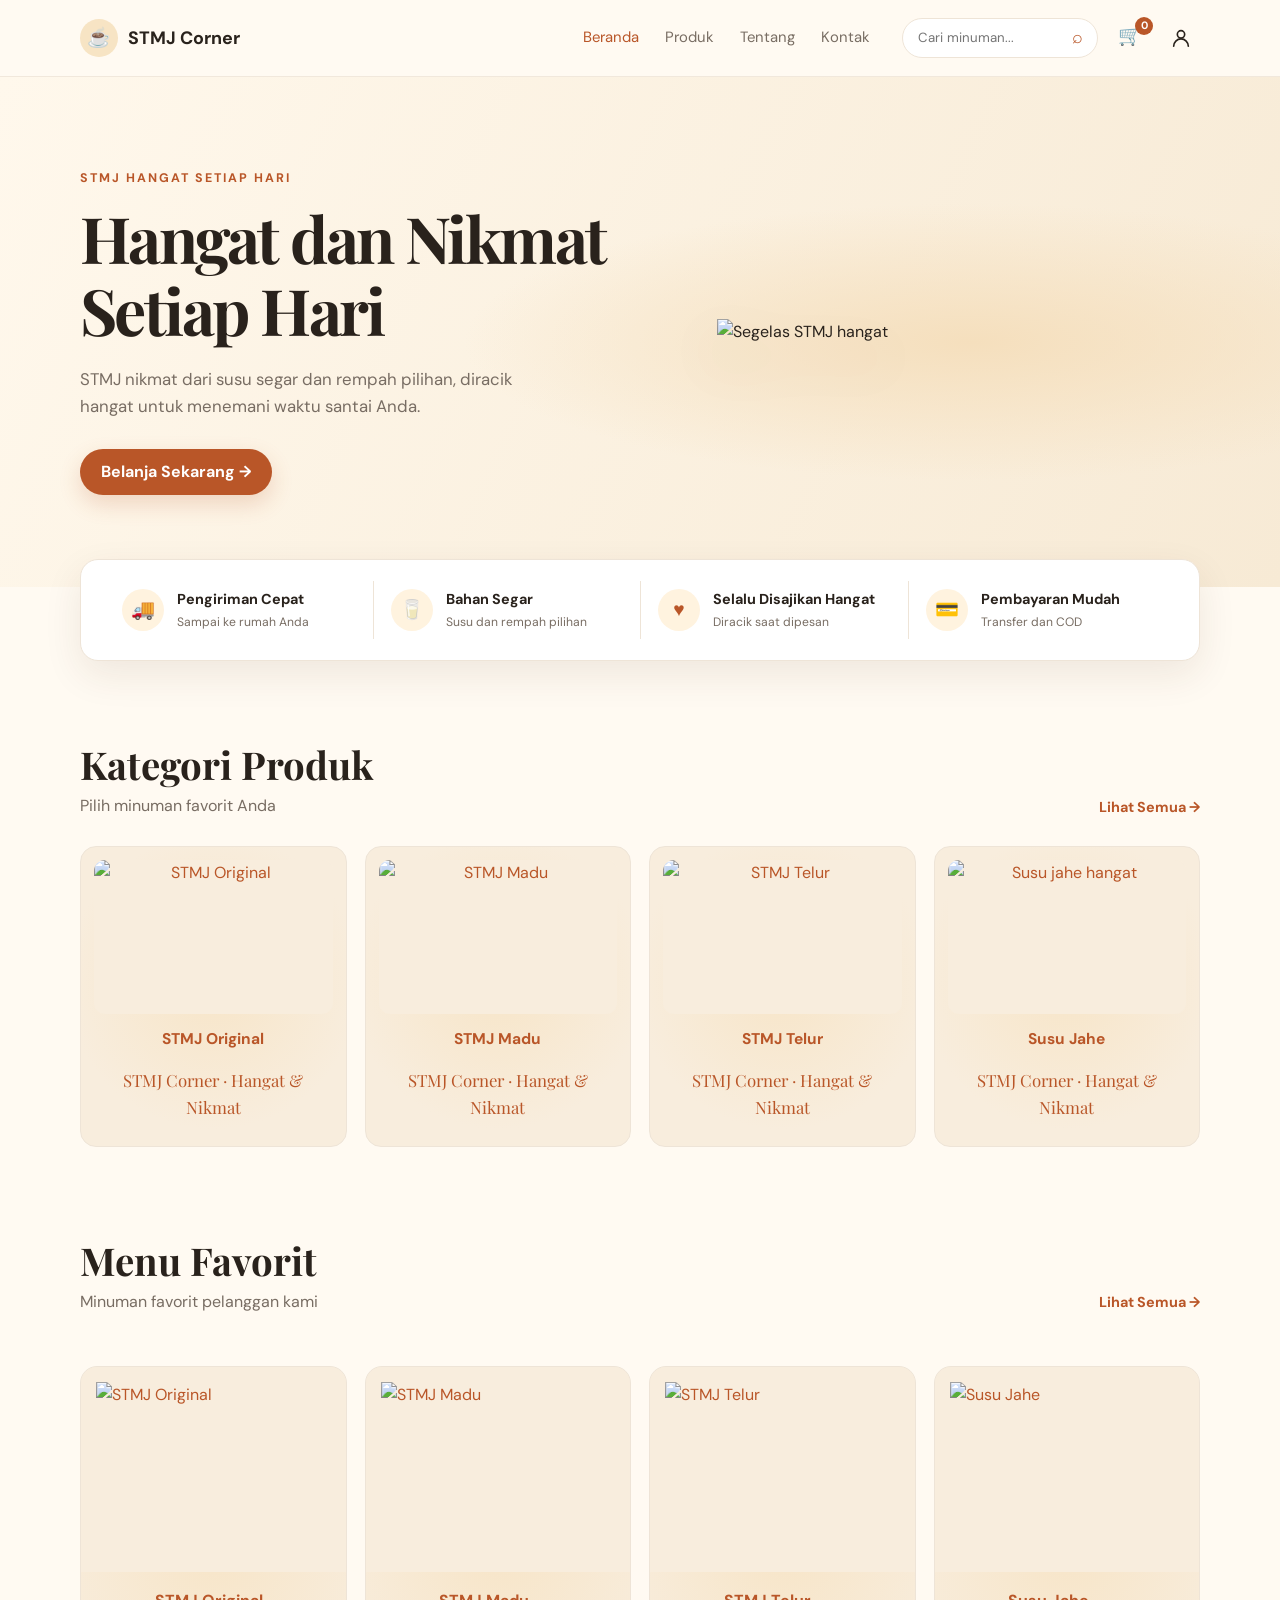
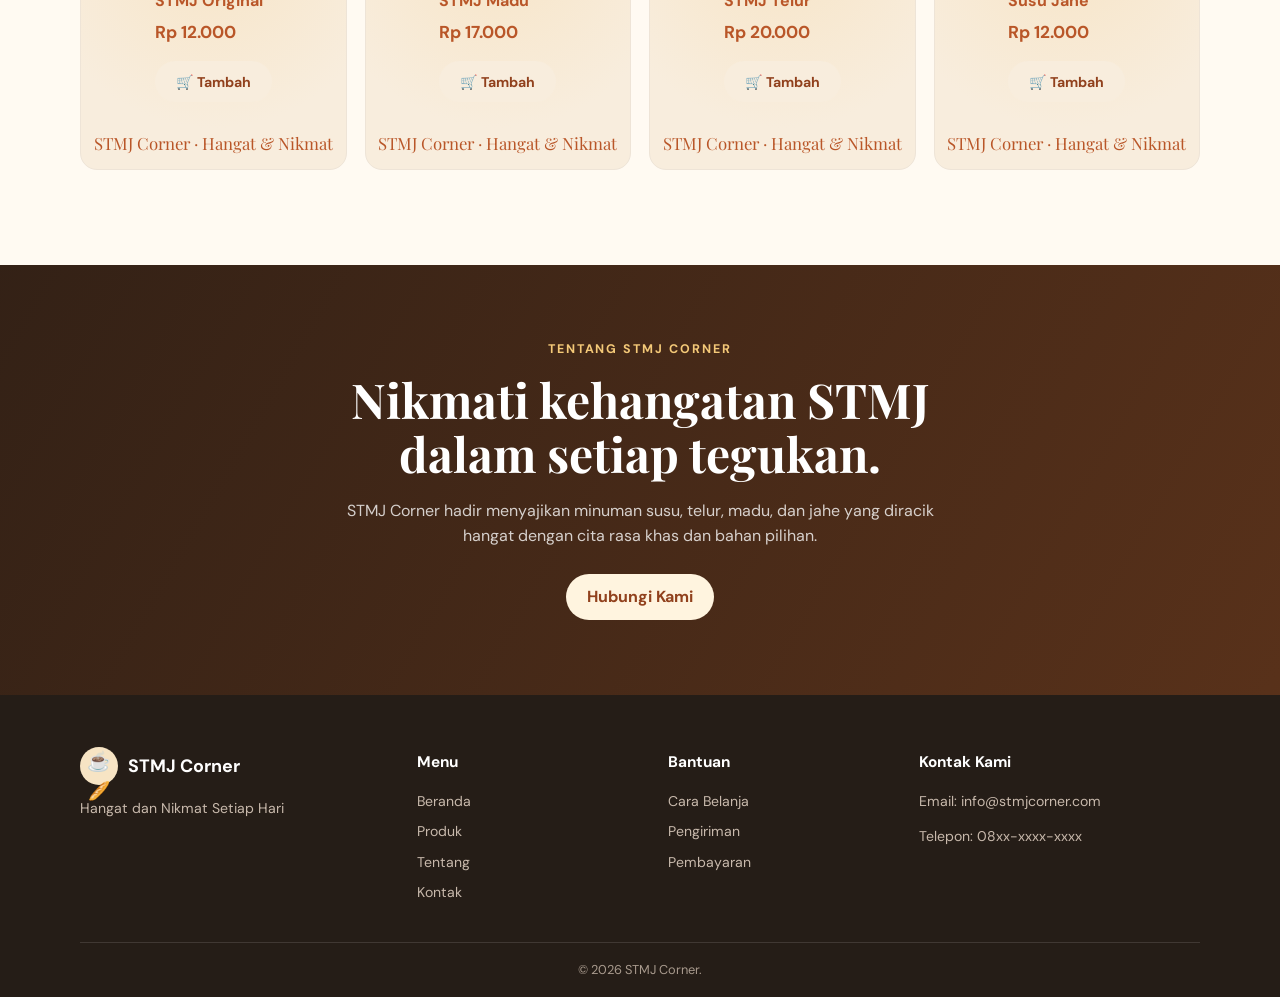
==== index.html @ 2e4de3e0 "perubahan" ====
<!DOCTYPE html>
<html lang="id">
<head>
    <meta charset="UTF-8">
    <meta name="viewport" content="width=device-width, initial-scale=1.0">

    <title>STMJ Corner - Minuman Hangat Pilihan</title>

    <link rel="stylesheet" href="style.css">
</head>
<body>

    <!-- Navbar -->
    <header class="navbar">
        <div class="container navbar-content">

            <a href="#" class="logo">
                <span class="logo-icon"></span>
                STMJ Corner
            </a>

            <button class="menu-toggle" type="button" aria-label="Buka menu" aria-expanded="false" aria-controls="primary-nav">
                <span></span>
                <span></span>
                <span></span>
            </button>

            <nav class="nav-menu" id="primary-nav">
                <a href="#beranda" class="active">Beranda</a>
                <a href="#produk">Produk</a>
                <a href="#tentang">Tentang</a>
                <a href="#kontak">Kontak</a>
            </nav>

            <div class="nav-actions">
                <form class="search-box" role="search" action="#produk">
                    <input
                        type="search"
                        name="q"
                        id="product-search"
                        placeholder="Cari minuman..."
                        aria-label="Cari minuman"
                    >
                    <button type="submit" aria-label="Cari">⌕</button>
                </form>

                <a href="#produk" class="nav-icon cart-link" aria-label="Keranjang, 0 item">
                    🛒<span class="cart-count" aria-live="polite">0</span>
                </a>

                
                <a href="#kontak" class="account-icon" aria-label="Kontak">
                    <svg
                        width="22"
                        height="22"
                        viewBox="0 0 24 24"
                        fill="none"
                        stroke="currentColor"
                        stroke-width="1.8"
                        stroke-linecap="round"
                        stroke-linejoin="round"
                        aria-hidden="true"
                    >
                        <circle cx="12" cy="8" r="4"></circle>
                        <path d="M4 21a8 8 0 0 1 16 0"></path>
                    </svg>
                </a>

            </div>

        </div>
    </header>

    <main>
        <!-- Banner utama -->
        <section class="hero" id="beranda">
            <div class="container hero-content">

                <div class="hero-text">
                    <p class="eyebrow">STMJ Hangat Setiap Hari</p>

                    <h1>Hangat dan Nikmat Setiap Hari</h1>

                    <p class="hero-description">
                        STMJ nikmat dari susu segar dan rempah pilihan,
                        diracik hangat untuk menemani waktu santai Anda.
                    </p>

                    <a href="#produk" class="btn btn-primary">
                        Belanja Sekarang →
                    </a>
                </div>

                <div class="hero-image">
                    <img
                        src="images/banner-stmj.png"
                        alt="Segelas STMJ hangat"
                        fetchpriority="high"
                    >
                </div>

            </div>
        </section>

        <!-- Keunggulan toko -->
        <section class="features">
            <div class="container features-grid">

                <div class="feature-item">
                    <span class="feature-icon">🚚</span>
                    <div>
                        <h3>Pengiriman Cepat</h3>
                        <p>Sampai ke rumah Anda</p>
                    </div>
                </div>

                <div class="feature-item">
                    <span class="feature-icon">🥛</span>
                    <div>
                        <h3>Bahan Segar</h3>
                        <p>Susu dan rempah pilihan</p>
                    </div>
                </div>

                <div class="feature-item">
                    <span class="feature-icon">♥</span>
                    <div>
                        <h3>Selalu Disajikan Hangat</h3>
                        <p>Diracik saat dipesan</p>
                    </div>
                </div>

                <div class="feature-item">
                    <span class="feature-icon">💳</span>
                    <div>
                        <h3>Pembayaran Mudah</h3>
                        <p>Transfer dan COD</p>
                    </div>
                </div>

            </div>
        </section>

        <!-- Kategori produk -->
        <section class="section container" id="kategori">
            <div class="section-heading">
                <div>
                    <h2>Kategori Produk</h2>
                    <p>Pilih minuman favorit Anda</p>
                </div>

                <a href="#produk" class="text-link">Lihat Semua →</a>
            </div>

            <div class="category-grid">

                <a href="#produk" class="category-card" data-category="original">
                    <img
                        src="images/stmj-original.png"
                        alt="STMJ Original"
                        loading="lazy"
                    >
                    <h3>STMJ Original</h3>
                </a>

                <a href="#produk" class="category-card" data-category="madu">
                    <img
                        src="images/stmj-madu.png"
                        alt="STMJ Madu"
                        loading="lazy"
                    >
                    <h3>STMJ Madu</h3>
                </a>

                <a href="#produk" class="category-card" data-category="telur">
                    <img
                        src="images/stmj-telur.png"
                        alt="STMJ Telur"
                        loading="lazy"
                    >
                    <h3>STMJ Telur</h3>
                </a>

                <a href="#produk" class="category-card" data-category="jahe">
                    <img
                        src="images/susu-jahe.png"
                        alt="Susu jahe hangat"
                        loading="lazy"
                    >
                    <h3>Susu Jahe</h3>
                </a>

            </div>
        </section>

        <!-- Produk terlaris -->
        <section class="section container" id="produk">
            <div class="section-heading">
                <div>
                    <h2>Menu Favorit</h2>
                    <p>Minuman favorit pelanggan kami</p>
                </div>

                <a href="#produk" class="text-link">Lihat Semua →</a>
            </div>

            <p class="search-status" id="search-status" aria-live="polite"></p>

            <div class="product-grid" id="product-grid">

                <article class="product-card" data-product="original">
                    <img
                        src="images/stmj-original.png"
                        alt="STMJ Original"
                        loading="lazy"
                    >

                    <div class="product-info">
                        <h3>STMJ Original</h3>
                        <p class="price">Rp 12.000</p>
                        <button type="button" class="btn btn-product" data-add-to-cart data-name="STMJ Original">
                            🛒 Tambah
                        </button>
                    </div>
                </article>

                <article class="product-card" data-product="madu">
                    <img
                        src="images/stmj-madu.png"
                        alt="STMJ Madu"
                        loading="lazy"
                    >

                    <div class="product-info">
                        <h3>STMJ Madu</h3>
                        <p class="price">Rp 17.000</p>
                        <button type="button" class="btn btn-product" data-add-to-cart data-name="STMJ Madu">
                            🛒 Tambah
                        </button>
                    </div>
                </article>

                <article class="product-card" data-product="telur">
                    <img
                        src="images/stmj-telur.png"
                        alt="STMJ Telur"
                        loading="lazy"
                    >

                    <div class="product-info">
                        <h3>STMJ Telur</h3>
                        <p class="price">Rp 20.000</p>
                        <button type="button" class="btn btn-product" data-add-to-cart data-name="STMJ Telur">
                            🛒 Tambah
                        </button>
                    </div>
                </article>

                <article class="product-card" data-product="jahe">
                    <img
                        src="images/susu-jahe.png"
                        alt="Susu Jahe"
                        loading="lazy"
                    >

                    <div class="product-info">
                        <h3>Susu Jahe</h3>
                        <p class="price">Rp 12.000</p>
                        <button type="button" class="btn btn-product" data-add-to-cart data-name="Susu Jahe">
                            🛒 Tambah
                        </button>
                    </div>
                </article>

            </div>
        </section>

        <!-- Tentang toko -->
        <section class="about" id="tentang">
            <div class="container about-content">
                <p class="eyebrow">Tentang STMJ Corner</p>

                <h2>Nikmati kehangatan STMJ dalam setiap tegukan.</h2>

                <p>
                    STMJ Corner hadir menyajikan minuman susu, telur, madu, dan jahe
                    yang diracik hangat dengan cita rasa khas dan bahan pilihan.
                </p>

                <a href="#kontak" class="btn btn-light">
                    Hubungi Kami
                </a>
            </div>
        </section>
    </main>

    <!-- Footer -->
    <footer class="footer" id="kontak">
        <div class="container footer-grid">

            <div class="footer-brand">
                <a href="#beranda" class="logo">
                    <span class="logo-icon">🥖</span>
                    STMJ Corner
                </a>
                <p>Hangat dan Nikmat Setiap Hari</p>
            </div>

            <div>
                <h3>Menu</h3>
                <a href="#beranda">Beranda</a>
                <a href="#produk">Produk</a>
                <a href="#tentang">Tentang</a>
                <a href="#kontak">Kontak</a>
            </div>

            <div>
                <h3>Bantuan</h3>
                <a href="#kontak">Cara Belanja</a>
                <a href="#kontak">Pengiriman</a>
                <a href="#kontak">Pembayaran</a>
            </div>

            <div>
                <h3>Kontak Kami</h3>
                <p>Email: info@stmjcorner.com</p>
                <p>Telepon: 08xx-xxxx-xxxx</p>
            </div>

        </div>

        <div class="container copyright">
            <p>&copy; 2026 STMJ Corner.</p>
        </div>
    </footer>

    <!-- Notifikasi STMJ Corner -->

    <div id="toast" class="toast" role="status" aria-live="polite">
        <div class="toast-icon">✓</div>

        <div class="toast-content">
            <strong id="toast-title">Berhasil!</strong>
            <p id="toast-message">Minuman ditambahkan ke keranjang.</p>
        </div>

        <button id="toast-close" class="toast-close" type="button"
            aria-label="Tutup notifikasi">&times;</button>
    </div>

    <script src="script.js"></script>

</body>
</html>
---- style.css ----
@import url('https://fonts.googleapis.com/css2?family=DM+Sans:wght@400;500;600;700&family=Playfair+Display:wght@600;700&display=swap');

:root {
  --ink: #29221c;
  --muted: #786d63;
  --cream: #fffaf2;
  --paper: #fff;
  --orange: #b95628;
  --orange-dark: #91411d;
  --gold: #e6b866;
  --line: #eee4d7;
  --shadow: 0 14px 38px rgba(75, 48, 25, .09);
}

* { box-sizing: border-box; }
html { scroll-behavior: smooth; scroll-padding-top: 88px; }
body { margin: 0; color: var(--ink); background: var(--cream); font-family: 'DM Sans', sans-serif; line-height: 1.6; }
img { display: block; max-width: 100%; }
a { color: inherit; text-decoration: none; }
button, input { font: inherit; }
.container { width: min(1120px, calc(100% - 40px)); margin-inline: auto; }

.navbar { position: sticky; top: 0; z-index: 20; background: rgba(255,250,242,.94); border-bottom: 1px solid rgba(238,228,215,.8); backdrop-filter: blur(14px); }
.navbar-content { min-height: 76px; display: flex; align-items: center; gap: 32px; }
.logo { display: inline-flex; align-items: center; gap: 10px; font-weight: 700; font-size: 1.12rem; white-space: nowrap; }
.logo-icon { display: grid; place-items: center; width: 38px; height: 38px; border-radius: 50%; background: #f7e4c4; color: var(--orange); }
.logo-icon::before { content: '☕'; font-size: 19px; }
.nav-menu { display: flex; align-items: center; gap: 26px; margin-left: auto; }
.nav-menu a { color: var(--muted); font-size: .93rem; transition: color .2s; }
.nav-menu a:hover, .nav-menu a.active { color: var(--orange); }
.nav-actions { display: flex; align-items: center; gap: 13px; }
.search-box { display: flex; height: 40px; overflow: hidden; border: 1px solid var(--line); border-radius: 999px; background: #fff; }
.search-box input { width: 154px; padding: 0 0 0 15px; border: 0; outline: 0; background: transparent; font-size: .83rem; }
.search-box button { width: 40px; border: 0; background: transparent; color: var(--orange); cursor: pointer; font-size: 1.15rem; }
.cart-link, .account-icon { position: relative; display: grid; place-items: center; width: 38px; height: 38px; border-radius: 50%; color: var(--ink); font-size: 1.2rem; }
.cart-link:hover, .account-icon:hover { background: #f7e4c4; }
.cart-count { position: absolute; top: -2px; right: -4px; display: grid; place-items: center; min-width: 18px; height: 18px; padding: 0 4px; border-radius: 99px; background: var(--orange); color: #fff; font-size: .67rem; font-weight: 700; }
.menu-toggle { display: none; }

.hero { overflow: hidden; background: radial-gradient(ellipse at 76% 52%, #f5dfbd 0, transparent 37%), linear-gradient(115deg,#fff8ec,#f7ead5); }
.hero-content { min-height: 510px; display: grid; grid-template-columns: 1.02fr .98fr; align-items: center; gap: 48px; padding-block: 56px; }
.eyebrow { margin: 0 0 13px; color: var(--orange); font-size: .78rem; font-weight: 700; letter-spacing: .16em; text-transform: uppercase; }
h1, h2, h3, p { margin-top: 0; }
h1, h2 { font-family: 'Playfair Display', Georgia, serif; line-height: 1.12; }
h1 { max-width: 560px; margin-bottom: 20px; font-size: clamp(2.7rem, 5vw, 4.35rem); letter-spacing: -.04em; }
.hero-description { max-width: 485px; margin-bottom: 29px; color: var(--muted); font-size: 1.05rem; }
.btn { display: inline-flex; align-items: center; justify-content: center; gap: 9px; min-height: 46px; padding: 0 21px; border: 0; border-radius: 999px; font-weight: 700; cursor: pointer; transition: transform .2s, background .2s, box-shadow .2s; }
.btn:hover { transform: translateY(-2px); }
.btn-primary { background: var(--orange); color: #fff; box-shadow: 0 9px 22px rgba(185,86,40,.2); }
.btn-primary:hover, .btn-product:hover { background: var(--orange-dark); }
.hero-image { display: grid; place-items: center; min-height: 360px; }
.hero-image img { width: min(100%, 440px); max-height: 410px; object-fit: contain; filter: drop-shadow(0 24px 25px rgba(82,48,19,.16)); }

.features { position: relative; z-index: 2; margin-top: -28px; }
.features-grid { display: grid; grid-template-columns: repeat(4, 1fr); padding: 21px 24px; border: 1px solid var(--line); border-radius: 18px; background: var(--paper); box-shadow: var(--shadow); }
.feature-item { display: flex; align-items: center; gap: 13px; padding: 7px 17px; }
.feature-item + .feature-item { border-left: 1px solid var(--line); }
.feature-icon { display: grid; place-items: center; flex: 0 0 42px; width: 42px; height: 42px; border-radius: 50%; background: #fff3df; color: var(--orange); font-size: 1.2rem; }
.feature-item h3 { margin: 0 0 2px; font-size: .9rem; }
.feature-item p { margin: 0; color: var(--muted); font-size: .76rem; }

.section { padding-block: 82px 10px; }
.section-heading { display: flex; align-items: end; justify-content: space-between; gap: 20px; margin-bottom: 27px; }
.section-heading h2 { margin-bottom: 7px; font-size: clamp(1.8rem, 3vw, 2.45rem); }
.section-heading p { margin: 0; color: var(--muted); }
.text-link { color: var(--orange); font-size: .9rem; font-weight: 700; white-space: nowrap; }
.text-link:hover { color: var(--orange-dark); }
.category-grid { display: grid; grid-template-columns: repeat(4, 1fr); gap: 18px; }
.category-card { overflow: hidden; padding: 13px; border: 1px solid var(--line); border-radius: 16px; background: var(--paper); text-align: center; transition: transform .22s, box-shadow .22s, border-color .22s; }
.category-card:hover, .category-card.selected { transform: translateY(-4px); border-color: #e8bd7b; box-shadow: var(--shadow); }
.category-card img { width: 100%; height: 154px; border-radius: 11px; background: #f8eddd; object-fit: contain; }
.category-card h3 { margin: 13px 0 3px; font-size: .97rem; }
.search-status { min-height: 20px; margin: -9px 0 14px; color: var(--muted); font-size: .88rem; }
.search-status button { padding: 0; border: 0; background: transparent; font: inherit; font-weight: 700; cursor: pointer; }
.product-grid { display: grid; grid-template-columns: repeat(4, 1fr); gap: 18px; }
.product-card { overflow: hidden; border: 1px solid var(--line); border-radius: 17px; background: var(--paper); transition: transform .22s, box-shadow .22s; }
.product-card:hover { transform: translateY(-5px); box-shadow: var(--shadow); }
.product-card[hidden] { display: none; }
.product-card > img { width: 100%; height: 205px; padding: 15px; background: #f8eddd; object-fit: contain; }
.image-unavailable { display: grid; place-items: center; min-height: 155px; background: radial-gradient(circle at 50% 45%, #f7e5c8, #f8eddd 70%); color: var(--orange); }
.image-unavailable::after { content: 'STMJ Corner  ·  Hangat & Nikmat'; padding: 12px; font-family: 'Playfair Display', Georgia, serif; font-size: 1.05rem; text-align: center; }
.hero-image.image-unavailable { min-height: 300px; border-radius: 50%; }
.hero-image.image-unavailable::after { font-size: 1.5rem; }
.product-info { padding: 16px; }
.product-info h3 { margin-bottom: 5px; font-size: 1rem; }
.price { margin: 0 0 15px; color: var(--orange); font-size: 1.08rem; font-weight: 700; }
.btn-product { width: 100%; min-height: 41px; background: #f8eddd; color: var(--orange-dark); font-size: .88rem; }
.btn-product:hover { color: #fff; }

.about { margin-top: 85px; padding: 75px 20px; background: linear-gradient(120deg,rgba(48,31,21,.91),rgba(89,48,25,.84)), #55371f; color: #fff; text-align: center; }
.about-content { max-width: 700px; }
.about .eyebrow { color: #f4c978; }
.about h2 { margin-bottom: 17px; font-size: clamp(2rem, 4vw, 3rem); }
.about p:not(.eyebrow) { max-width: 600px; margin: 0 auto 25px; color: rgba(255,255,255,.78); }
.btn-light { background: #fff4df; color: var(--orange-dark); }
.footer { padding-top: 52px; background: #251d17; color: #fff; }
.footer-grid { display: grid; grid-template-columns: 1.4fr 1fr 1fr 1.3fr; gap: 35px; padding-bottom: 38px; }
.footer .logo { margin-bottom: 12px; }
.footer p, .footer a:not(.logo) { color: #c8b9ac; font-size: .88rem; }
.footer-grid > div:not(:first-child) { display: flex; flex-direction: column; align-items: flex-start; gap: 8px; }
.footer h3 { margin: 3px 0 7px; font-size: .96rem; }
.footer-grid p { margin-bottom: 5px; }
.copyright { padding-block: 17px; border-top: 1px solid rgba(255,255,255,.12); text-align: center; }
.copyright p { margin: 0; color: #a99b8e; font-size: .8rem; }
.toast { position: fixed; right: 24px; bottom: 24px; z-index: 50; display: flex; align-items: center; gap: 12px; width: min(370px, calc(100% - 32px)); padding: 15px; border: 1px solid var(--line); border-radius: 14px; background: #fff; box-shadow: 0 15px 45px rgba(0,0,0,.16); opacity: 0; pointer-events: none; transform: translateY(16px); transition: .25s ease; }
.toast.show { opacity: 1; pointer-events: auto; transform: translateY(0); }
.toast-icon { display: grid; place-items: center; flex: 0 0 34px; height: 34px; border-radius: 50%; background: #e8f5e9; color: #32834a; font-weight: 700; }
.toast-content strong { font-size: .9rem; }
.toast-content p { margin: 1px 0 0; color: var(--muted); font-size: .82rem; }
.toast-close { margin-left: auto; border: 0; background: transparent; color: var(--muted); font-size: 1.3rem; cursor: pointer; }
.no-results { grid-column: 1 / -1; padding: 30px; border: 1px dashed var(--line); border-radius: 14px; color: var(--muted); text-align: center; }

@media (max-width: 900px) {
  .navbar-content { gap: 17px; }
  .nav-menu { gap: 15px; }
  .search-box input { width: 120px; }
  .features-grid { grid-template-columns: repeat(2, 1fr); }
  .feature-item:nth-child(3) { border-left: 0; }
  .feature-item:nth-child(n+3) { border-top: 1px solid var(--line); }
  .category-grid, .product-grid { grid-template-columns: repeat(2, 1fr); }
}
@media (max-width: 680px) {
  .container { width: min(100% - 30px, 520px); }
  .navbar-content { min-height: 68px; flex-wrap: wrap; justify-content: space-between; }
  .menu-toggle { display: flex; flex-direction: column; justify-content: center; gap: 5px; order: 2; width: 40px; height: 40px; padding: 9px; border: 1px solid var(--line); border-radius: 50%; background: #fff; cursor: pointer; }
  .menu-toggle span { height: 2px; width: 100%; border-radius: 2px; background: var(--ink); }
  .nav-actions { order: 3; gap: 5px; }
  .search-box { height: 36px; }
  .search-box input { width: clamp(100px, 34vw, 170px); }
  .cart-link, .account-icon { width: 34px; height: 34px; }
  .nav-menu { display: none; order: 4; width: 100%; margin: 0; padding: 7px 0 15px; flex-direction: column; align-items: stretch; gap: 0; }
  .nav-menu.open { display: flex; }
  .nav-menu a { padding: 10px 5px; border-top: 1px solid var(--line); }
  .hero-content { min-height: auto; grid-template-columns: 1fr; gap: 10px; padding-block: 54px 35px; text-align: center; }
  .hero-text { order: 1; }
  .hero-description { margin-inline: auto; }
  .hero-image { order: 2; min-height: 230px; }
  .hero-image img { max-height: 270px; }
  .features { margin-top: -12px; }
  .features-grid { padding: 12px 8px; }
  .feature-item { gap: 9px; padding: 10px 7px; }
  .feature-icon { flex-basis: 35px; width: 35px; height: 35px; font-size: 1rem; }
  .feature-item h3 { font-size: .78rem; }
  .feature-item p { font-size: .68rem; }
  .section { padding-top: 58px; }
  .category-grid, .product-grid { gap: 12px; }
  .category-card { padding: 9px; }
  .category-card img { height: 120px; }
  .product-card > img { height: 155px; }
  .product-info { padding: 12px; }
  .product-info h3 { font-size: .9rem; }
  .about { margin-top: 62px; padding-block: 60px; }
  .footer-grid { grid-template-columns: repeat(2, 1fr); gap: 27px 18px; }
}
@media (prefers-reduced-motion: reduce) { *, *::before, *::after { scroll-behavior: auto !important; transition-duration: .01ms !important; } }
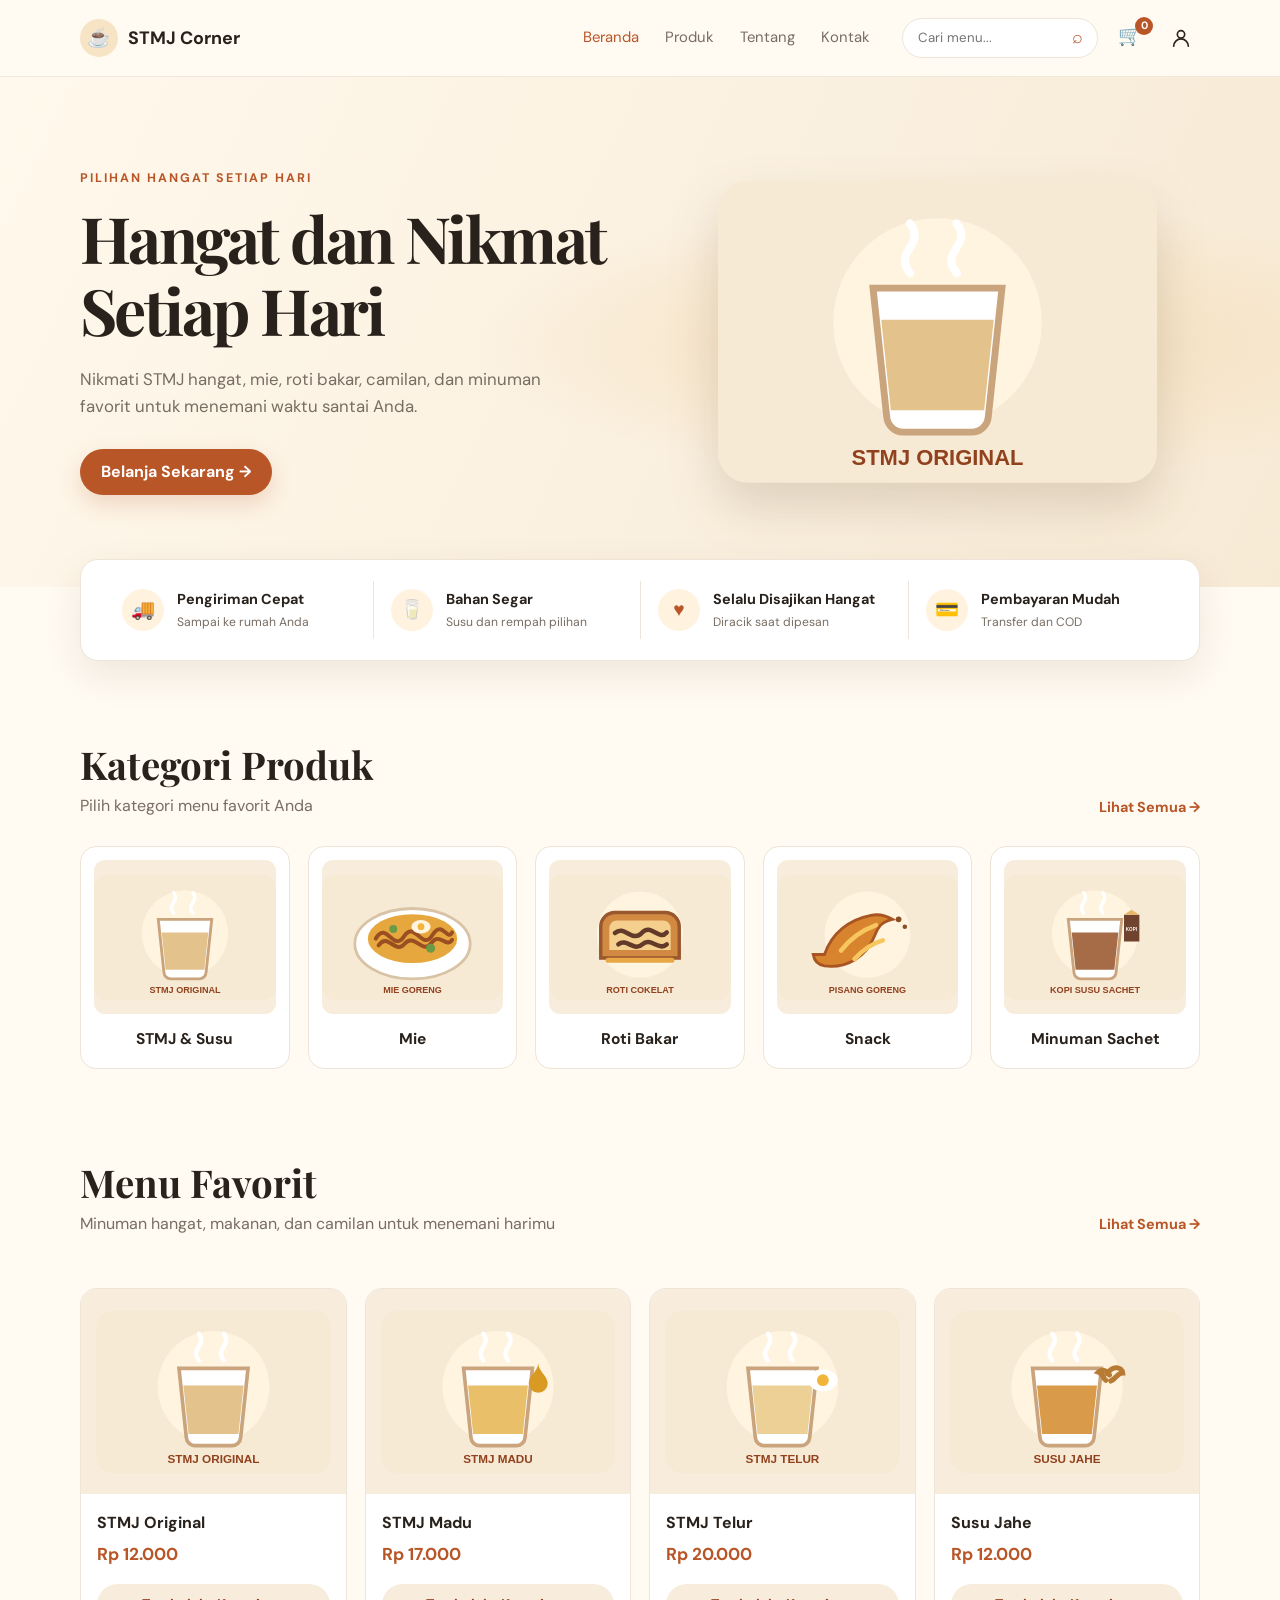
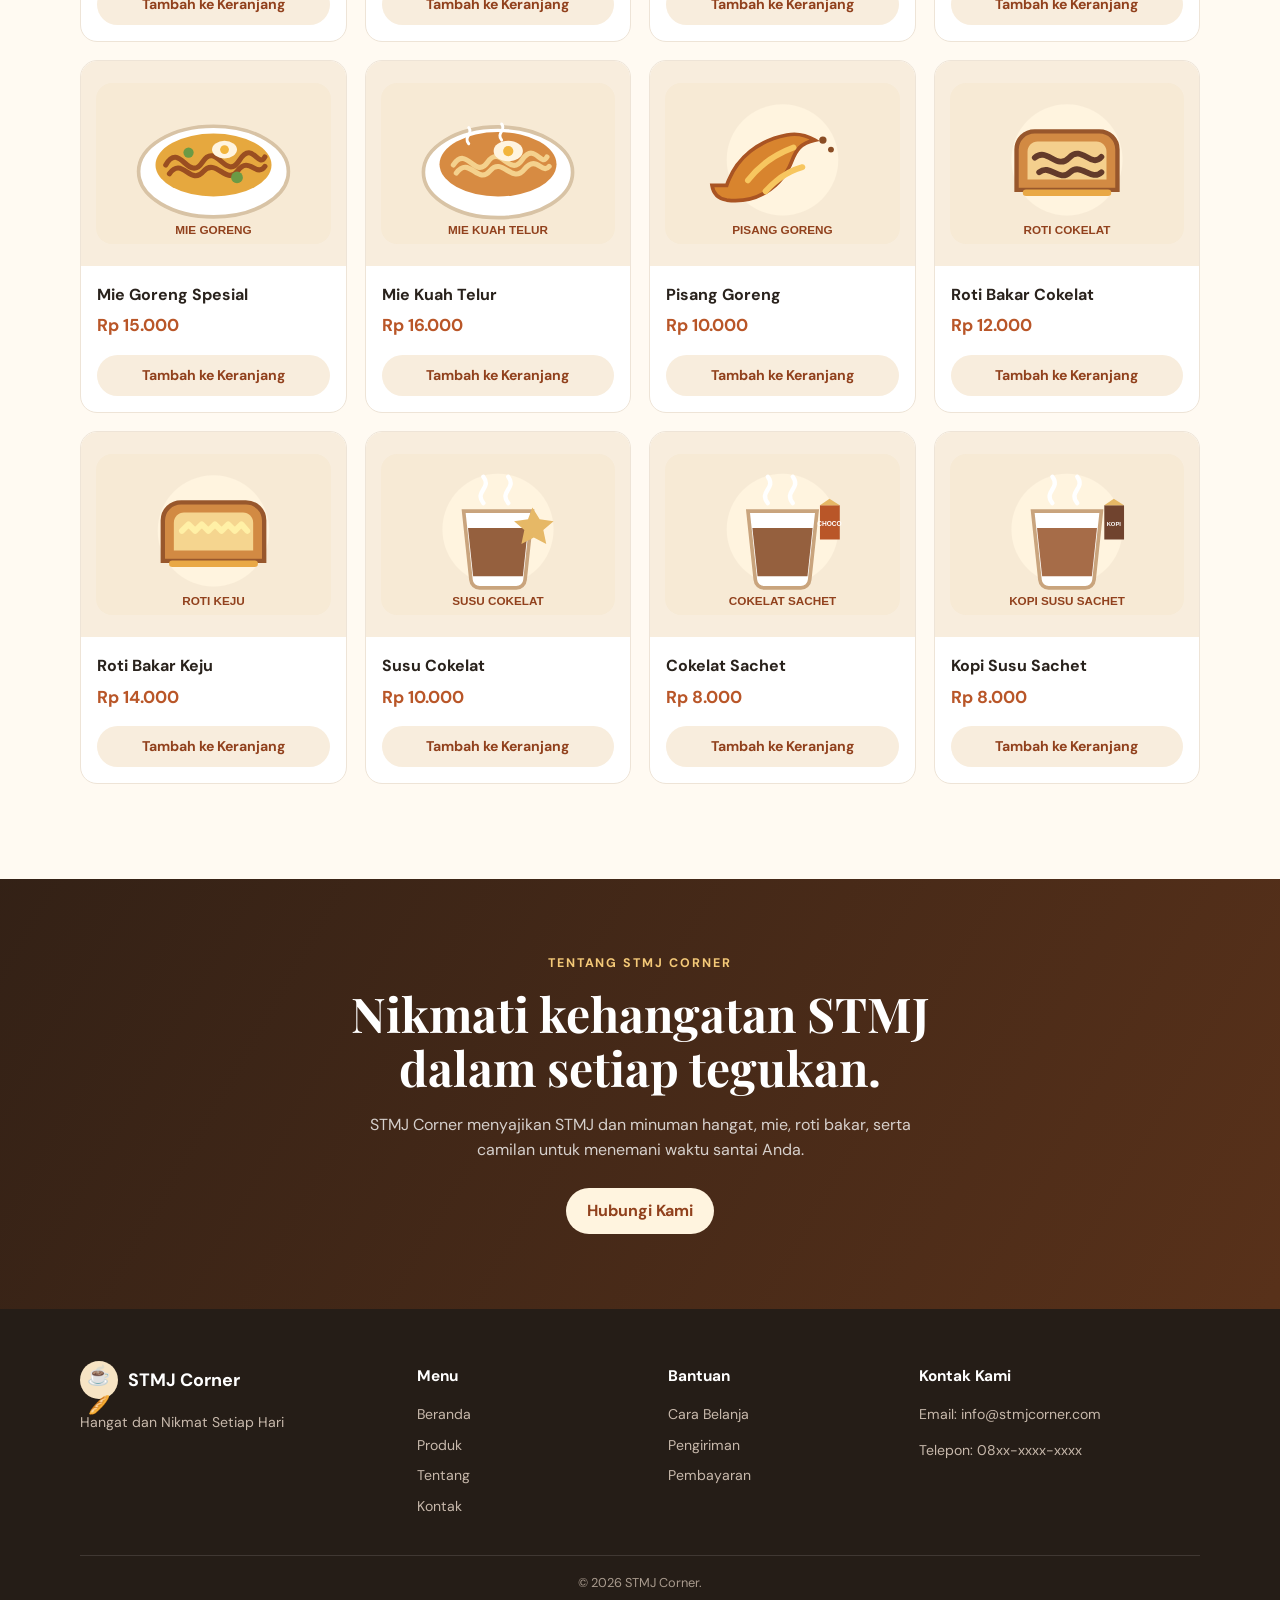
==== commit 62fc7fe7: "rombak new" ====
--- a/index.html
+++ b/index.html
@@ -38,8 +38,8 @@
                         type="search"
                         name="q"
                         id="product-search"
-                        placeholder="Cari minuman..."
-                        aria-label="Cari minuman"
+                        placeholder="Cari menu..."
+                        aria-label="Cari menu"
                     >
                     <button type="submit" aria-label="Cari">⌕</button>
                 </form>
@@ -77,13 +77,13 @@
             <div class="container hero-content">
 
                 <div class="hero-text">
-                    <p class="eyebrow">STMJ Hangat Setiap Hari</p>
+                    <p class="eyebrow">Pilihan Hangat Setiap Hari</p>
 
                     <h1>Hangat dan Nikmat Setiap Hari</h1>
 
                     <p class="hero-description">
-                        STMJ nikmat dari susu segar dan rempah pilihan,
-                        diracik hangat untuk menemani waktu santai Anda.
+                        Nikmati STMJ hangat, mie, roti bakar, camilan, dan minuman favorit
+                        untuk menemani waktu santai Anda.
                     </p>
 
                     <a href="#produk" class="btn btn-primary">
@@ -93,7 +93,7 @@
 
                 <div class="hero-image">
                     <img
-                        src="images/banner-stmj.png"
+                        src="images/stmj-original.svg"
                         alt="Segelas STMJ hangat"
                         fetchpriority="high"
                     >
@@ -146,50 +146,33 @@
             <div class="section-heading">
                 <div>
                     <h2>Kategori Produk</h2>
-                    <p>Pilih minuman favorit Anda</p>
+                    <p>Pilih kategori menu favorit Anda</p>
                 </div>
 
                 <a href="#produk" class="text-link">Lihat Semua →</a>
             </div>
 
             <div class="category-grid">
-
-                <a href="#produk" class="category-card" data-category="original">
-                    <img
-                        src="images/stmj-original.png"
-                        alt="STMJ Original"
-                        loading="lazy"
-                    >
-                    <h3>STMJ Original</h3>
-                </a>
-
-                <a href="#produk" class="category-card" data-category="madu">
-                    <img
-                        src="images/stmj-madu.png"
-                        alt="STMJ Madu"
-                        loading="lazy"
-                    >
-                    <h3>STMJ Madu</h3>
-                </a>
-
-                <a href="#produk" class="category-card" data-category="telur">
-                    <img
-                        src="images/stmj-telur.png"
-                        alt="STMJ Telur"
-                        loading="lazy"
-                    >
-                    <h3>STMJ Telur</h3>
-                </a>
-
-                <a href="#produk" class="category-card" data-category="jahe">
-                    <img
-                        src="images/susu-jahe.png"
-                        alt="Susu jahe hangat"
-                        loading="lazy"
-                    >
-                    <h3>Susu Jahe</h3>
-                </a>
-
+                <a href="#produk" class="category-card" data-category="stmj" aria-pressed="false">
+                    <img src="images/stmj-original.svg" alt="Segelas STMJ hangat" loading="lazy">
+                    <h3>STMJ &amp; Susu</h3>
+                </a>
+                <a href="#produk" class="category-card" data-category="mie" aria-pressed="false">
+                    <img src="images/mie-goreng.svg" alt="Semangkuk mie goreng" loading="lazy">
+                    <h3>Mie</h3>
+                </a>
+                <a href="#produk" class="category-card" data-category="roti" aria-pressed="false">
+                    <img src="images/roti-cokelat.svg" alt="Roti bakar cokelat" loading="lazy">
+                    <h3>Roti Bakar</h3>
+                </a>
+                <a href="#produk" class="category-card" data-category="snack" aria-pressed="false">
+                    <img src="images/pisang-goreng.svg" alt="Pisang goreng" loading="lazy">
+                    <h3>Snack</h3>
+                </a>
+                <a href="#produk" class="category-card" data-category="sachet" aria-pressed="false">
+                    <img src="images/kopi-sachet.svg" alt="Kopi susu sachet hangat" loading="lazy">
+                    <h3>Minuman Sachet</h3>
+                </a>
             </div>
         </section>
 
@@ -198,7 +181,7 @@
             <div class="section-heading">
                 <div>
                     <h2>Menu Favorit</h2>
-                    <p>Minuman favorit pelanggan kami</p>
+                    <p>Minuman hangat, makanan, dan camilan untuk menemani harimu</p>
                 </div>
 
                 <a href="#produk" class="text-link">Lihat Semua →</a>
@@ -208,9 +191,9 @@
 
             <div class="product-grid" id="product-grid">
 
-                <article class="product-card" data-product="original">
+                <article class="product-card" data-product="stmj-original" data-category="stmj">
                     <img
-                        src="images/stmj-original.png"
+                        src="images/stmj-original.svg"
                         alt="STMJ Original"
                         loading="lazy"
                     >
@@ -224,9 +207,9 @@
                     </div>
                 </article>
 
-                <article class="product-card" data-product="madu">
+                <article class="product-card" data-product="stmj-madu" data-category="stmj">
                     <img
-                        src="images/stmj-madu.png"
+                        src="images/stmj-madu.svg"
                         alt="STMJ Madu"
                         loading="lazy"
                     >
@@ -240,9 +223,9 @@
                     </div>
                 </article>
 
-                <article class="product-card" data-product="telur">
+                <article class="product-card" data-product="stmj-telur" data-category="stmj">
                     <img
-                        src="images/stmj-telur.png"
+                        src="images/stmj-telur.svg"
                         alt="STMJ Telur"
                         loading="lazy"
                     >
@@ -256,9 +239,9 @@
                     </div>
                 </article>
 
-                <article class="product-card" data-product="jahe">
+                <article class="product-card" data-product="susu-jahe" data-category="stmj">
                     <img
-                        src="images/susu-jahe.png"
+                        src="images/susu-jahe.svg"
                         alt="Susu Jahe"
                         loading="lazy"
                     >
@@ -272,6 +255,78 @@
                     </div>
                 </article>
 
+                <article class="product-card" data-product="mie-goreng" data-category="mie">
+                    <img src="images/mie-goreng.svg" alt="Semangkuk mie goreng spesial" loading="lazy">
+                    <div class="product-info">
+                        <h3>Mie Goreng Spesial</h3>
+                        <p class="price">Rp 15.000</p>
+                        <button type="button" class="btn btn-product" data-add-to-cart data-name="Mie Goreng Spesial">Tambah ke Keranjang</button>
+                    </div>
+                </article>
+
+                <article class="product-card" data-product="mie-kuah" data-category="mie">
+                    <img src="images/mie-kuah.svg" alt="Semangkuk mie kuah telur" loading="lazy">
+                    <div class="product-info">
+                        <h3>Mie Kuah Telur</h3>
+                        <p class="price">Rp 16.000</p>
+                        <button type="button" class="btn btn-product" data-add-to-cart data-name="Mie Kuah Telur">Tambah ke Keranjang</button>
+                    </div>
+                </article>
+
+                <article class="product-card" data-product="pisang-goreng" data-category="snack">
+                    <img src="images/pisang-goreng.svg" alt="Pisang goreng hangat" loading="lazy">
+                    <div class="product-info">
+                        <h3>Pisang Goreng</h3>
+                        <p class="price">Rp 10.000</p>
+                        <button type="button" class="btn btn-product" data-add-to-cart data-name="Pisang Goreng">Tambah ke Keranjang</button>
+                    </div>
+                </article>
+
+                <article class="product-card" data-product="roti-cokelat" data-category="roti">
+                    <img src="images/roti-cokelat.svg" alt="Roti bakar cokelat" loading="lazy">
+                    <div class="product-info">
+                        <h3>Roti Bakar Cokelat</h3>
+                        <p class="price">Rp 12.000</p>
+                        <button type="button" class="btn btn-product" data-add-to-cart data-name="Roti Bakar Cokelat">Tambah ke Keranjang</button>
+                    </div>
+                </article>
+
+                <article class="product-card" data-product="roti-keju" data-category="roti">
+                    <img src="images/roti-keju.svg" alt="Roti bakar keju" loading="lazy">
+                    <div class="product-info">
+                        <h3>Roti Bakar Keju</h3>
+                        <p class="price">Rp 14.000</p>
+                        <button type="button" class="btn btn-product" data-add-to-cart data-name="Roti Bakar Keju">Tambah ke Keranjang</button>
+                    </div>
+                </article>
+
+                <article class="product-card" data-product="susu-cokelat" data-category="stmj">
+                    <img src="images/susu-cokelat.svg" alt="Segelas susu cokelat hangat" loading="lazy">
+                    <div class="product-info">
+                        <h3>Susu Cokelat</h3>
+                        <p class="price">Rp 10.000</p>
+                        <button type="button" class="btn btn-product" data-add-to-cart data-name="Susu Cokelat">Tambah ke Keranjang</button>
+                    </div>
+                </article>
+
+                <article class="product-card" data-product="cokelat-sachet" data-category="sachet">
+                    <img src="images/cokelat-sachet.svg" alt="Minuman cokelat sachet hangat" loading="lazy">
+                    <div class="product-info">
+                        <h3>Cokelat Sachet</h3>
+                        <p class="price">Rp 8.000</p>
+                        <button type="button" class="btn btn-product" data-add-to-cart data-name="Cokelat Sachet">Tambah ke Keranjang</button>
+                    </div>
+                </article>
+
+                <article class="product-card" data-product="kopi-sachet" data-category="sachet">
+                    <img src="images/kopi-sachet.svg" alt="Segelas kopi susu sachet" loading="lazy">
+                    <div class="product-info">
+                        <h3>Kopi Susu Sachet</h3>
+                        <p class="price">Rp 8.000</p>
+                        <button type="button" class="btn btn-product" data-add-to-cart data-name="Kopi Susu Sachet">Tambah ke Keranjang</button>
+                    </div>
+                </article>
+
             </div>
         </section>
 
@@ -283,8 +338,8 @@
                 <h2>Nikmati kehangatan STMJ dalam setiap tegukan.</h2>
 
                 <p>
-                    STMJ Corner hadir menyajikan minuman susu, telur, madu, dan jahe
-                    yang diracik hangat dengan cita rasa khas dan bahan pilihan.
+                    STMJ Corner menyajikan STMJ dan minuman hangat, mie, roti bakar,
+                    serta camilan untuk menemani waktu santai Anda.
                 </p>
 
                 <a href="#kontak" class="btn btn-light">
--- a/style.css
+++ b/style.css
@@ -9,147 +9,849 @@
   --orange-dark: #91411d;
   --gold: #e6b866;
   --line: #eee4d7;
-  --shadow: 0 14px 38px rgba(75, 48, 25, .09);
-}
-
-* { box-sizing: border-box; }
-html { scroll-behavior: smooth; scroll-padding-top: 88px; }
-body { margin: 0; color: var(--ink); background: var(--cream); font-family: 'DM Sans', sans-serif; line-height: 1.6; }
-img { display: block; max-width: 100%; }
-a { color: inherit; text-decoration: none; }
-button, input { font: inherit; }
-.container { width: min(1120px, calc(100% - 40px)); margin-inline: auto; }
-
-.navbar { position: sticky; top: 0; z-index: 20; background: rgba(255,250,242,.94); border-bottom: 1px solid rgba(238,228,215,.8); backdrop-filter: blur(14px); }
-.navbar-content { min-height: 76px; display: flex; align-items: center; gap: 32px; }
-.logo { display: inline-flex; align-items: center; gap: 10px; font-weight: 700; font-size: 1.12rem; white-space: nowrap; }
-.logo-icon { display: grid; place-items: center; width: 38px; height: 38px; border-radius: 50%; background: #f7e4c4; color: var(--orange); }
-.logo-icon::before { content: '☕'; font-size: 19px; }
-.nav-menu { display: flex; align-items: center; gap: 26px; margin-left: auto; }
-.nav-menu a { color: var(--muted); font-size: .93rem; transition: color .2s; }
-.nav-menu a:hover, .nav-menu a.active { color: var(--orange); }
-.nav-actions { display: flex; align-items: center; gap: 13px; }
-.search-box { display: flex; height: 40px; overflow: hidden; border: 1px solid var(--line); border-radius: 999px; background: #fff; }
-.search-box input { width: 154px; padding: 0 0 0 15px; border: 0; outline: 0; background: transparent; font-size: .83rem; }
-.search-box button { width: 40px; border: 0; background: transparent; color: var(--orange); cursor: pointer; font-size: 1.15rem; }
-.cart-link, .account-icon { position: relative; display: grid; place-items: center; width: 38px; height: 38px; border-radius: 50%; color: var(--ink); font-size: 1.2rem; }
-.cart-link:hover, .account-icon:hover { background: #f7e4c4; }
-.cart-count { position: absolute; top: -2px; right: -4px; display: grid; place-items: center; min-width: 18px; height: 18px; padding: 0 4px; border-radius: 99px; background: var(--orange); color: #fff; font-size: .67rem; font-weight: 700; }
-.menu-toggle { display: none; }
-
-.hero { overflow: hidden; background: radial-gradient(ellipse at 76% 52%, #f5dfbd 0, transparent 37%), linear-gradient(115deg,#fff8ec,#f7ead5); }
-.hero-content { min-height: 510px; display: grid; grid-template-columns: 1.02fr .98fr; align-items: center; gap: 48px; padding-block: 56px; }
-.eyebrow { margin: 0 0 13px; color: var(--orange); font-size: .78rem; font-weight: 700; letter-spacing: .16em; text-transform: uppercase; }
-h1, h2, h3, p { margin-top: 0; }
-h1, h2 { font-family: 'Playfair Display', Georgia, serif; line-height: 1.12; }
-h1 { max-width: 560px; margin-bottom: 20px; font-size: clamp(2.7rem, 5vw, 4.35rem); letter-spacing: -.04em; }
-.hero-description { max-width: 485px; margin-bottom: 29px; color: var(--muted); font-size: 1.05rem; }
-.btn { display: inline-flex; align-items: center; justify-content: center; gap: 9px; min-height: 46px; padding: 0 21px; border: 0; border-radius: 999px; font-weight: 700; cursor: pointer; transition: transform .2s, background .2s, box-shadow .2s; }
-.btn:hover { transform: translateY(-2px); }
-.btn-primary { background: var(--orange); color: #fff; box-shadow: 0 9px 22px rgba(185,86,40,.2); }
-.btn-primary:hover, .btn-product:hover { background: var(--orange-dark); }
-.hero-image { display: grid; place-items: center; min-height: 360px; }
-.hero-image img { width: min(100%, 440px); max-height: 410px; object-fit: contain; filter: drop-shadow(0 24px 25px rgba(82,48,19,.16)); }
-
-.features { position: relative; z-index: 2; margin-top: -28px; }
-.features-grid { display: grid; grid-template-columns: repeat(4, 1fr); padding: 21px 24px; border: 1px solid var(--line); border-radius: 18px; background: var(--paper); box-shadow: var(--shadow); }
-.feature-item { display: flex; align-items: center; gap: 13px; padding: 7px 17px; }
-.feature-item + .feature-item { border-left: 1px solid var(--line); }
-.feature-icon { display: grid; place-items: center; flex: 0 0 42px; width: 42px; height: 42px; border-radius: 50%; background: #fff3df; color: var(--orange); font-size: 1.2rem; }
-.feature-item h3 { margin: 0 0 2px; font-size: .9rem; }
-.feature-item p { margin: 0; color: var(--muted); font-size: .76rem; }
-
-.section { padding-block: 82px 10px; }
-.section-heading { display: flex; align-items: end; justify-content: space-between; gap: 20px; margin-bottom: 27px; }
-.section-heading h2 { margin-bottom: 7px; font-size: clamp(1.8rem, 3vw, 2.45rem); }
-.section-heading p { margin: 0; color: var(--muted); }
-.text-link { color: var(--orange); font-size: .9rem; font-weight: 700; white-space: nowrap; }
-.text-link:hover { color: var(--orange-dark); }
-.category-grid { display: grid; grid-template-columns: repeat(4, 1fr); gap: 18px; }
-.category-card { overflow: hidden; padding: 13px; border: 1px solid var(--line); border-radius: 16px; background: var(--paper); text-align: center; transition: transform .22s, box-shadow .22s, border-color .22s; }
-.category-card:hover, .category-card.selected { transform: translateY(-4px); border-color: #e8bd7b; box-shadow: var(--shadow); }
-.category-card img { width: 100%; height: 154px; border-radius: 11px; background: #f8eddd; object-fit: contain; }
-.category-card h3 { margin: 13px 0 3px; font-size: .97rem; }
-.search-status { min-height: 20px; margin: -9px 0 14px; color: var(--muted); font-size: .88rem; }
-.search-status button { padding: 0; border: 0; background: transparent; font: inherit; font-weight: 700; cursor: pointer; }
-.product-grid { display: grid; grid-template-columns: repeat(4, 1fr); gap: 18px; }
-.product-card { overflow: hidden; border: 1px solid var(--line); border-radius: 17px; background: var(--paper); transition: transform .22s, box-shadow .22s; }
-.product-card:hover { transform: translateY(-5px); box-shadow: var(--shadow); }
-.product-card[hidden] { display: none; }
-.product-card > img { width: 100%; height: 205px; padding: 15px; background: #f8eddd; object-fit: contain; }
-.image-unavailable { display: grid; place-items: center; min-height: 155px; background: radial-gradient(circle at 50% 45%, #f7e5c8, #f8eddd 70%); color: var(--orange); }
-.image-unavailable::after { content: 'STMJ Corner  ·  Hangat & Nikmat'; padding: 12px; font-family: 'Playfair Display', Georgia, serif; font-size: 1.05rem; text-align: center; }
-.hero-image.image-unavailable { min-height: 300px; border-radius: 50%; }
-.hero-image.image-unavailable::after { font-size: 1.5rem; }
-.product-info { padding: 16px; }
-.product-info h3 { margin-bottom: 5px; font-size: 1rem; }
-.price { margin: 0 0 15px; color: var(--orange); font-size: 1.08rem; font-weight: 700; }
-.btn-product { width: 100%; min-height: 41px; background: #f8eddd; color: var(--orange-dark); font-size: .88rem; }
-.btn-product:hover { color: #fff; }
-
-.about { margin-top: 85px; padding: 75px 20px; background: linear-gradient(120deg,rgba(48,31,21,.91),rgba(89,48,25,.84)), #55371f; color: #fff; text-align: center; }
-.about-content { max-width: 700px; }
-.about .eyebrow { color: #f4c978; }
-.about h2 { margin-bottom: 17px; font-size: clamp(2rem, 4vw, 3rem); }
-.about p:not(.eyebrow) { max-width: 600px; margin: 0 auto 25px; color: rgba(255,255,255,.78); }
-.btn-light { background: #fff4df; color: var(--orange-dark); }
-.footer { padding-top: 52px; background: #251d17; color: #fff; }
-.footer-grid { display: grid; grid-template-columns: 1.4fr 1fr 1fr 1.3fr; gap: 35px; padding-bottom: 38px; }
-.footer .logo { margin-bottom: 12px; }
-.footer p, .footer a:not(.logo) { color: #c8b9ac; font-size: .88rem; }
-.footer-grid > div:not(:first-child) { display: flex; flex-direction: column; align-items: flex-start; gap: 8px; }
-.footer h3 { margin: 3px 0 7px; font-size: .96rem; }
-.footer-grid p { margin-bottom: 5px; }
-.copyright { padding-block: 17px; border-top: 1px solid rgba(255,255,255,.12); text-align: center; }
-.copyright p { margin: 0; color: #a99b8e; font-size: .8rem; }
-.toast { position: fixed; right: 24px; bottom: 24px; z-index: 50; display: flex; align-items: center; gap: 12px; width: min(370px, calc(100% - 32px)); padding: 15px; border: 1px solid var(--line); border-radius: 14px; background: #fff; box-shadow: 0 15px 45px rgba(0,0,0,.16); opacity: 0; pointer-events: none; transform: translateY(16px); transition: .25s ease; }
-.toast.show { opacity: 1; pointer-events: auto; transform: translateY(0); }
-.toast-icon { display: grid; place-items: center; flex: 0 0 34px; height: 34px; border-radius: 50%; background: #e8f5e9; color: #32834a; font-weight: 700; }
-.toast-content strong { font-size: .9rem; }
-.toast-content p { margin: 1px 0 0; color: var(--muted); font-size: .82rem; }
-.toast-close { margin-left: auto; border: 0; background: transparent; color: var(--muted); font-size: 1.3rem; cursor: pointer; }
-.no-results { grid-column: 1 / -1; padding: 30px; border: 1px dashed var(--line); border-radius: 14px; color: var(--muted); text-align: center; }
-
+  --shadow: 0 14px 38px rgba(75, 48, 25, 0.09);
+}
+
+/* Base */
+*,
+*::before,
+*::after {
+  box-sizing: border-box;
+}
+
+html {
+  scroll-behavior: smooth;
+  scroll-padding-top: 88px;
+}
+
+body {
+  margin: 0;
+  color: var(--ink);
+  background: var(--cream);
+  font-family: 'DM Sans', sans-serif;
+  line-height: 1.6;
+}
+
+img {
+  display: block;
+  max-width: 100%;
+}
+
+a {
+  color: inherit;
+  text-decoration: none;
+}
+
+button,
+input {
+  font: inherit;
+}
+
+h1,
+h2,
+h3,
+p {
+  margin-top: 0;
+}
+
+h1,
+h2 {
+  font-family: 'Playfair Display', Georgia, serif;
+  line-height: 1.12;
+}
+
+.container {
+  width: min(1120px, calc(100% - 40px));
+  margin-inline: auto;
+}
+
+/* Header and navigation */
+.navbar {
+  position: sticky;
+  top: 0;
+  z-index: 20;
+  border-bottom: 1px solid rgba(238, 228, 215, 0.8);
+  background: rgba(255, 250, 242, 0.94);
+  backdrop-filter: blur(14px);
+}
+
+.navbar-content {
+  display: flex;
+  min-height: 76px;
+  align-items: center;
+  gap: 32px;
+}
+
+.logo {
+  display: inline-flex;
+  align-items: center;
+  gap: 10px;
+  font-size: 1.12rem;
+  font-weight: 700;
+  white-space: nowrap;
+}
+
+.logo-icon {
+  display: grid;
+  width: 38px;
+  height: 38px;
+  place-items: center;
+  border-radius: 50%;
+  background: #f7e4c4;
+  color: var(--orange);
+}
+
+.logo-icon::before {
+  content: '\2615';
+  font-size: 19px;
+}
+
+.nav-menu {
+  display: flex;
+  align-items: center;
+  gap: 26px;
+  margin-left: auto;
+}
+
+.nav-menu a {
+  color: var(--muted);
+  font-size: 0.93rem;
+  transition: color 0.2s;
+}
+
+.nav-menu a:hover,
+.nav-menu a.active {
+  color: var(--orange);
+}
+
+.nav-actions {
+  display: flex;
+  align-items: center;
+  gap: 13px;
+}
+
+.search-box {
+  display: flex;
+  height: 40px;
+  overflow: hidden;
+  border: 1px solid var(--line);
+  border-radius: 999px;
+  background: var(--paper);
+}
+
+.search-box input {
+  width: 154px;
+  padding: 0 0 0 15px;
+  border: 0;
+  outline: 0;
+  background: transparent;
+  font-size: 0.83rem;
+}
+
+.search-box button {
+  width: 40px;
+  border: 0;
+  background: transparent;
+  color: var(--orange);
+  cursor: pointer;
+  font-size: 1.15rem;
+}
+
+.cart-link,
+.account-icon {
+  position: relative;
+  display: grid;
+  width: 38px;
+  height: 38px;
+  place-items: center;
+  border-radius: 50%;
+  color: var(--ink);
+  font-size: 1.2rem;
+}
+
+.cart-link:hover,
+.account-icon:hover {
+  background: #f7e4c4;
+}
+
+.cart-count {
+  position: absolute;
+  top: -2px;
+  right: -4px;
+  display: grid;
+  min-width: 18px;
+  height: 18px;
+  place-items: center;
+  padding: 0 4px;
+  border-radius: 99px;
+  background: var(--orange);
+  color: var(--paper);
+  font-size: 0.67rem;
+  font-weight: 700;
+}
+
+.menu-toggle {
+  display: none;
+}
+
+/* Hero */
+.hero {
+  overflow: hidden;
+  background:
+    radial-gradient(ellipse at 76% 52%, #f5dfbd 0, transparent 37%),
+    linear-gradient(115deg, #fff8ec, #f7ead5);
+}
+
+.hero-content {
+  display: grid;
+  min-height: 510px;
+  grid-template-columns: 1.02fr 0.98fr;
+  align-items: center;
+  gap: 48px;
+  padding-block: 56px;
+}
+
+.eyebrow {
+  margin-bottom: 13px;
+  color: var(--orange);
+  font-size: 0.78rem;
+  font-weight: 700;
+  letter-spacing: 0.16em;
+  text-transform: uppercase;
+}
+
+h1 {
+  max-width: 560px;
+  margin-bottom: 20px;
+  font-size: clamp(2.7rem, 5vw, 4.35rem);
+  letter-spacing: -0.04em;
+}
+
+.hero-description {
+  max-width: 485px;
+  margin-bottom: 29px;
+  color: var(--muted);
+  font-size: 1.05rem;
+}
+
+.btn {
+  display: inline-flex;
+  min-height: 46px;
+  align-items: center;
+  justify-content: center;
+  gap: 9px;
+  padding: 0 21px;
+  border: 0;
+  border-radius: 999px;
+  font-weight: 700;
+  cursor: pointer;
+  transition: transform 0.2s, background 0.2s, box-shadow 0.2s;
+}
+
+.btn:hover {
+  transform: translateY(-2px);
+}
+
+.btn-primary {
+  background: var(--orange);
+  color: var(--paper);
+  box-shadow: 0 9px 22px rgba(185, 86, 40, 0.2);
+}
+
+.btn-primary:hover,
+.btn-product:hover {
+  background: var(--orange-dark);
+}
+
+.hero-image {
+  display: grid;
+  min-height: 360px;
+  place-items: center;
+}
+
+.hero-image img {
+  width: min(100%, 440px);
+  max-height: 410px;
+  object-fit: contain;
+  filter: drop-shadow(0 24px 25px rgba(82, 48, 19, 0.16));
+}
+
+/* Store benefits */
+.features {
+  position: relative;
+  z-index: 2;
+  margin-top: -28px;
+}
+
+.features-grid {
+  display: grid;
+  grid-template-columns: repeat(4, 1fr);
+  padding: 21px 24px;
+  border: 1px solid var(--line);
+  border-radius: 18px;
+  background: var(--paper);
+  box-shadow: var(--shadow);
+}
+
+.feature-item {
+  display: flex;
+  align-items: center;
+  gap: 13px;
+  padding: 7px 17px;
+}
+
+.feature-item + .feature-item {
+  border-left: 1px solid var(--line);
+}
+
+.feature-icon {
+  display: grid;
+  width: 42px;
+  height: 42px;
+  flex: 0 0 42px;
+  place-items: center;
+  border-radius: 50%;
+  background: #fff3df;
+  color: var(--orange);
+  font-size: 1.2rem;
+}
+
+.feature-item h3 {
+  margin: 0 0 2px;
+  font-size: 0.9rem;
+}
+
+.feature-item p {
+  margin: 0;
+  color: var(--muted);
+  font-size: 0.76rem;
+}
+
+/* Sections, categories, and products */
+.section {
+  padding-block: 82px 10px;
+}
+
+.section-heading {
+  display: flex;
+  align-items: end;
+  justify-content: space-between;
+  gap: 20px;
+  margin-bottom: 27px;
+}
+
+.section-heading h2 {
+  margin-bottom: 7px;
+  font-size: clamp(1.8rem, 3vw, 2.45rem);
+}
+
+.section-heading p {
+  margin: 0;
+  color: var(--muted);
+}
+
+.text-link {
+  color: var(--orange);
+  font-size: 0.9rem;
+  font-weight: 700;
+  white-space: nowrap;
+}
+
+.text-link:hover {
+  color: var(--orange-dark);
+}
+
+.category-grid,
+.product-grid {
+  display: grid;
+  gap: 18px;
+}
+
+.category-grid {
+  grid-template-columns: repeat(5, 1fr);
+}
+
+.product-grid {
+  grid-template-columns: repeat(4, 1fr);
+}
+
+.category-card {
+  overflow: hidden;
+  padding: 13px;
+  border: 1px solid var(--line);
+  border-radius: 16px;
+  background: var(--paper);
+  text-align: center;
+  transition: transform 0.22s, box-shadow 0.22s, border-color 0.22s;
+}
+
+.category-card:hover,
+.category-card.selected {
+  transform: translateY(-4px);
+  border-color: #e8bd7b;
+  box-shadow: var(--shadow);
+}
+
+.category-card img {
+  width: 100%;
+  height: 154px;
+  border-radius: 11px;
+  background: #f8eddd;
+  object-fit: contain;
+}
+
+.category-card h3 {
+  margin: 13px 0 3px;
+  font-size: 0.97rem;
+}
+
+.search-status {
+  min-height: 20px;
+  margin: -9px 0 14px;
+  color: var(--muted);
+  font-size: 0.88rem;
+}
+
+.search-status button {
+  padding: 0;
+  border: 0;
+  background: transparent;
+  font: inherit;
+  font-weight: 700;
+  cursor: pointer;
+}
+
+.product-card {
+  overflow: hidden;
+  border: 1px solid var(--line);
+  border-radius: 17px;
+  background: var(--paper);
+  transition: transform 0.22s, box-shadow 0.22s;
+}
+
+.product-card:hover {
+  transform: translateY(-5px);
+  box-shadow: var(--shadow);
+}
+
+.product-card[hidden] {
+  display: none;
+}
+
+.product-card > img {
+  width: 100%;
+  height: 205px;
+  padding: 15px;
+  background: #f8eddd;
+  object-fit: contain;
+}
+
+.product-info {
+  padding: 16px;
+}
+
+.product-info h3 {
+  margin-bottom: 5px;
+  font-size: 1rem;
+}
+
+.price {
+  margin: 0 0 15px;
+  color: var(--orange);
+  font-size: 1.08rem;
+  font-weight: 700;
+}
+
+.btn-product {
+  width: 100%;
+  min-height: 41px;
+  background: #f8eddd;
+  color: var(--orange-dark);
+  font-size: 0.88rem;
+}
+
+.btn-product:hover {
+  color: var(--paper);
+}
+
+/* Missing image fallback */
+.image-unavailable {
+  display: grid;
+  min-height: 155px;
+  place-items: center;
+  background: radial-gradient(circle at 50% 45%, #f7e5c8, #f8eddd 70%);
+  color: var(--orange);
+}
+
+.image-unavailable::after {
+  padding: 12px;
+  content: 'STMJ Corner | Hangat & Nikmat';
+  font-family: 'Playfair Display', Georgia, serif;
+  font-size: 1.05rem;
+  text-align: center;
+}
+
+.hero-image.image-unavailable {
+  min-height: 300px;
+  border-radius: 50%;
+}
+
+.hero-image.image-unavailable::after {
+  font-size: 1.5rem;
+}
+
+/* About and footer */
+.about {
+  margin-top: 85px;
+  padding: 75px 20px;
+  background:
+    linear-gradient(120deg, rgba(48, 31, 21, 0.91), rgba(89, 48, 25, 0.84)),
+    #55371f;
+  color: var(--paper);
+  text-align: center;
+}
+
+.about-content {
+  max-width: 700px;
+}
+
+.about .eyebrow {
+  color: #f4c978;
+}
+
+.about h2 {
+  margin-bottom: 17px;
+  font-size: clamp(2rem, 4vw, 3rem);
+}
+
+.about p:not(.eyebrow) {
+  max-width: 600px;
+  margin: 0 auto 25px;
+  color: rgba(255, 255, 255, 0.78);
+}
+
+.btn-light {
+  background: #fff4df;
+  color: var(--orange-dark);
+}
+
+.footer {
+  padding-top: 52px;
+  background: #251d17;
+  color: var(--paper);
+}
+
+.footer-grid {
+  display: grid;
+  grid-template-columns: 1.4fr 1fr 1fr 1.3fr;
+  gap: 35px;
+  padding-bottom: 38px;
+}
+
+.footer .logo {
+  margin-bottom: 12px;
+}
+
+.footer p,
+.footer a:not(.logo) {
+  color: #c8b9ac;
+  font-size: 0.88rem;
+}
+
+.footer-grid > div:not(:first-child) {
+  display: flex;
+  flex-direction: column;
+  align-items: flex-start;
+  gap: 8px;
+}
+
+.footer h3 {
+  margin: 3px 0 7px;
+  font-size: 0.96rem;
+}
+
+.footer-grid p {
+  margin-bottom: 5px;
+}
+
+.copyright {
+  padding-block: 17px;
+  border-top: 1px solid rgba(255, 255, 255, 0.12);
+  text-align: center;
+}
+
+.copyright p {
+  margin: 0;
+  color: #a99b8e;
+  font-size: 0.8rem;
+}
+
+/* Toast notification */
+.toast {
+  position: fixed;
+  right: 24px;
+  bottom: 24px;
+  z-index: 50;
+  display: flex;
+  width: min(370px, calc(100% - 32px));
+  align-items: center;
+  gap: 12px;
+  padding: 15px;
+  border: 1px solid var(--line);
+  border-radius: 14px;
+  background: var(--paper);
+  box-shadow: 0 15px 45px rgba(0, 0, 0, 0.16);
+  opacity: 0;
+  pointer-events: none;
+  transform: translateY(16px);
+  transition: 0.25s ease;
+}
+
+.toast.show {
+  opacity: 1;
+  pointer-events: auto;
+  transform: translateY(0);
+}
+
+.toast-icon {
+  display: grid;
+  width: 34px;
+  height: 34px;
+  flex: 0 0 34px;
+  place-items: center;
+  border-radius: 50%;
+  background: #e8f5e9;
+  color: #32834a;
+  font-weight: 700;
+}
+
+.toast-content strong {
+  font-size: 0.9rem;
+}
+
+.toast-content p {
+  margin: 1px 0 0;
+  color: var(--muted);
+  font-size: 0.82rem;
+}
+
+.toast-close {
+  margin-left: auto;
+  border: 0;
+  background: transparent;
+  color: var(--muted);
+  font-size: 1.3rem;
+  cursor: pointer;
+}
+
+.no-results {
+  grid-column: 1 / -1;
+  padding: 30px;
+  border: 1px dashed var(--line);
+  border-radius: 14px;
+  color: var(--muted);
+  text-align: center;
+}
+
+/* Responsive layouts */
 @media (max-width: 900px) {
-  .navbar-content { gap: 17px; }
-  .nav-menu { gap: 15px; }
-  .search-box input { width: 120px; }
-  .features-grid { grid-template-columns: repeat(2, 1fr); }
-  .feature-item:nth-child(3) { border-left: 0; }
-  .feature-item:nth-child(n+3) { border-top: 1px solid var(--line); }
-  .category-grid, .product-grid { grid-template-columns: repeat(2, 1fr); }
-}
+  .navbar-content {
+    gap: 17px;
+  }
+
+  .nav-menu {
+    gap: 15px;
+  }
+
+  .search-box input {
+    width: 120px;
+  }
+
+  .features-grid,
+  .category-grid,
+  .product-grid {
+    grid-template-columns: repeat(2, 1fr);
+  }
+
+  .feature-item:nth-child(3) {
+    border-left: 0;
+  }
+
+  .feature-item:nth-child(n + 3) {
+    border-top: 1px solid var(--line);
+  }
+}
+
 @media (max-width: 680px) {
-  .container { width: min(100% - 30px, 520px); }
-  .navbar-content { min-height: 68px; flex-wrap: wrap; justify-content: space-between; }
-  .menu-toggle { display: flex; flex-direction: column; justify-content: center; gap: 5px; order: 2; width: 40px; height: 40px; padding: 9px; border: 1px solid var(--line); border-radius: 50%; background: #fff; cursor: pointer; }
-  .menu-toggle span { height: 2px; width: 100%; border-radius: 2px; background: var(--ink); }
-  .nav-actions { order: 3; gap: 5px; }
-  .search-box { height: 36px; }
-  .search-box input { width: clamp(100px, 34vw, 170px); }
-  .cart-link, .account-icon { width: 34px; height: 34px; }
-  .nav-menu { display: none; order: 4; width: 100%; margin: 0; padding: 7px 0 15px; flex-direction: column; align-items: stretch; gap: 0; }
-  .nav-menu.open { display: flex; }
-  .nav-menu a { padding: 10px 5px; border-top: 1px solid var(--line); }
-  .hero-content { min-height: auto; grid-template-columns: 1fr; gap: 10px; padding-block: 54px 35px; text-align: center; }
-  .hero-text { order: 1; }
-  .hero-description { margin-inline: auto; }
-  .hero-image { order: 2; min-height: 230px; }
-  .hero-image img { max-height: 270px; }
-  .features { margin-top: -12px; }
-  .features-grid { padding: 12px 8px; }
-  .feature-item { gap: 9px; padding: 10px 7px; }
-  .feature-icon { flex-basis: 35px; width: 35px; height: 35px; font-size: 1rem; }
-  .feature-item h3 { font-size: .78rem; }
-  .feature-item p { font-size: .68rem; }
-  .section { padding-top: 58px; }
-  .category-grid, .product-grid { gap: 12px; }
-  .category-card { padding: 9px; }
-  .category-card img { height: 120px; }
-  .product-card > img { height: 155px; }
-  .product-info { padding: 12px; }
-  .product-info h3 { font-size: .9rem; }
-  .about { margin-top: 62px; padding-block: 60px; }
-  .footer-grid { grid-template-columns: repeat(2, 1fr); gap: 27px 18px; }
-}
-@media (prefers-reduced-motion: reduce) { *, *::before, *::after { scroll-behavior: auto !important; transition-duration: .01ms !important; } }
+  .container {
+    width: min(100% - 30px, 520px);
+  }
+
+  .navbar-content {
+    min-height: 68px;
+    flex-wrap: wrap;
+    justify-content: space-between;
+  }
+
+  .menu-toggle {
+    display: flex;
+    width: 40px;
+    height: 40px;
+    flex-direction: column;
+    justify-content: center;
+    order: 2;
+    gap: 5px;
+    padding: 9px;
+    border: 1px solid var(--line);
+    border-radius: 50%;
+    background: var(--paper);
+    cursor: pointer;
+  }
+
+  .menu-toggle span {
+    width: 100%;
+    height: 2px;
+    border-radius: 2px;
+    background: var(--ink);
+  }
+
+  .nav-actions {
+    order: 3;
+    gap: 5px;
+  }
+
+  .search-box {
+    height: 36px;
+  }
+
+  .search-box input {
+    width: clamp(100px, 34vw, 170px);
+  }
+
+  .cart-link,
+  .account-icon {
+    width: 34px;
+    height: 34px;
+  }
+
+  .nav-menu {
+    display: none;
+    width: 100%;
+    flex-direction: column;
+    align-items: stretch;
+    order: 4;
+    gap: 0;
+    margin: 0;
+    padding: 7px 0 15px;
+  }
+
+  .nav-menu.open {
+    display: flex;
+  }
+
+  .nav-menu a {
+    padding: 10px 5px;
+    border-top: 1px solid var(--line);
+  }
+
+  .hero-content {
+    min-height: auto;
+    grid-template-columns: 1fr;
+    gap: 10px;
+    padding-block: 54px 35px;
+    text-align: center;
+  }
+
+  .hero-text {
+    order: 1;
+  }
+
+  .hero-description {
+    margin-inline: auto;
+  }
+
+  .hero-image {
+    min-height: 230px;
+    order: 2;
+  }
+
+  .hero-image img {
+    max-height: 270px;
+  }
+
+  .features {
+    margin-top: -12px;
+  }
+
+  .features-grid {
+    padding: 12px 8px;
+  }
+
+  .feature-item {
+    gap: 9px;
+    padding: 10px 7px;
+  }
+
+  .feature-icon {
+    width: 35px;
+    height: 35px;
+    flex-basis: 35px;
+    font-size: 1rem;
+  }
+
+  .feature-item h3 {
+    font-size: 0.78rem;
+  }
+
+  .feature-item p {
+    font-size: 0.68rem;
+  }
+
+  .section {
+    padding-top: 58px;
+  }
+
+  .category-grid,
+  .product-grid {
+    gap: 12px;
+  }
+
+  .category-card {
+    padding: 9px;
+  }
+
+  .category-card img {
+    height: 120px;
+  }
+
+  .product-card > img {
+    height: 155px;
+  }
+
+  .product-info {
+    padding: 12px;
+  }
+
+  .product-info h3 {
+    font-size: 0.9rem;
+  }
+
+  .about {
+    margin-top: 62px;
+    padding-block: 60px;
+  }
+
+  .footer-grid {
+    grid-template-columns: repeat(2, 1fr);
+    gap: 27px 18px;
+  }
+}
+
+@media (prefers-reduced-motion: reduce) {
+  *,
+  *::before,
+  *::after {
+    scroll-behavior: auto !important;
+    transition-duration: 0.01ms !important;
+  }
+}
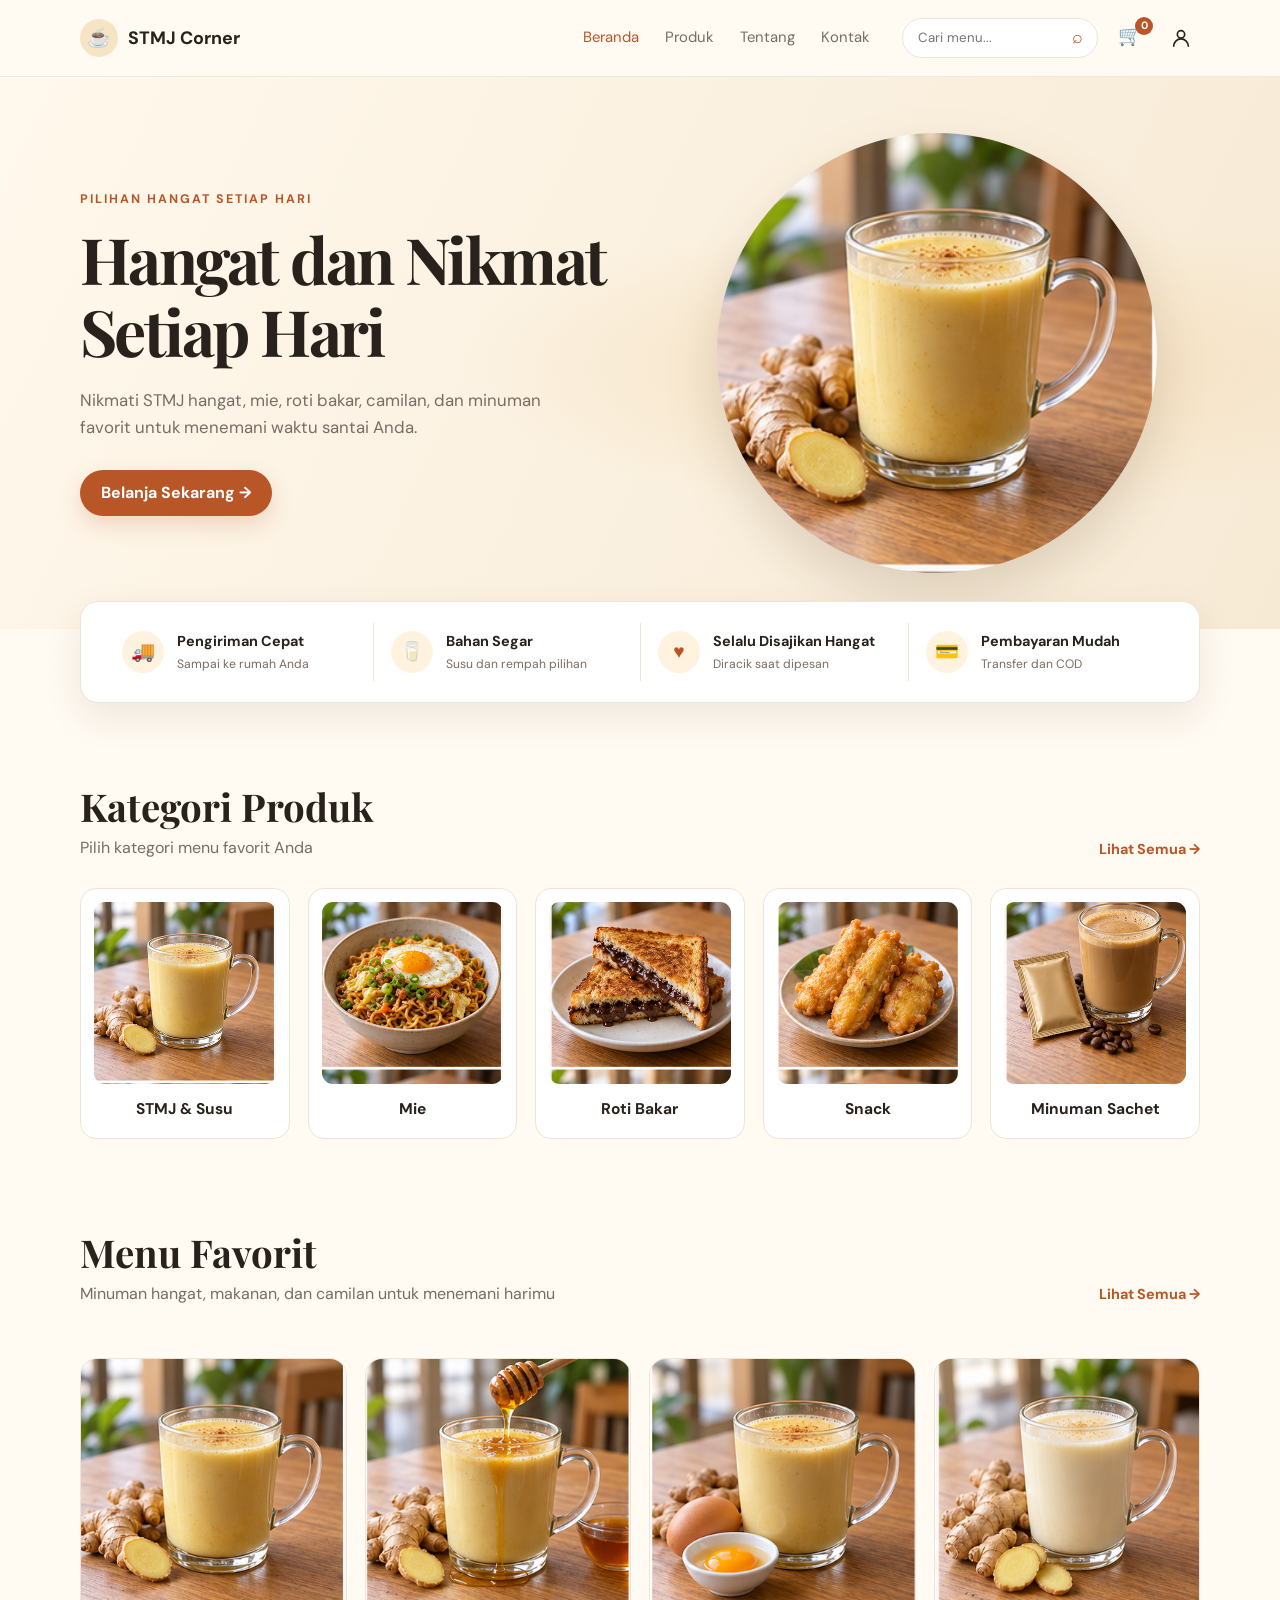
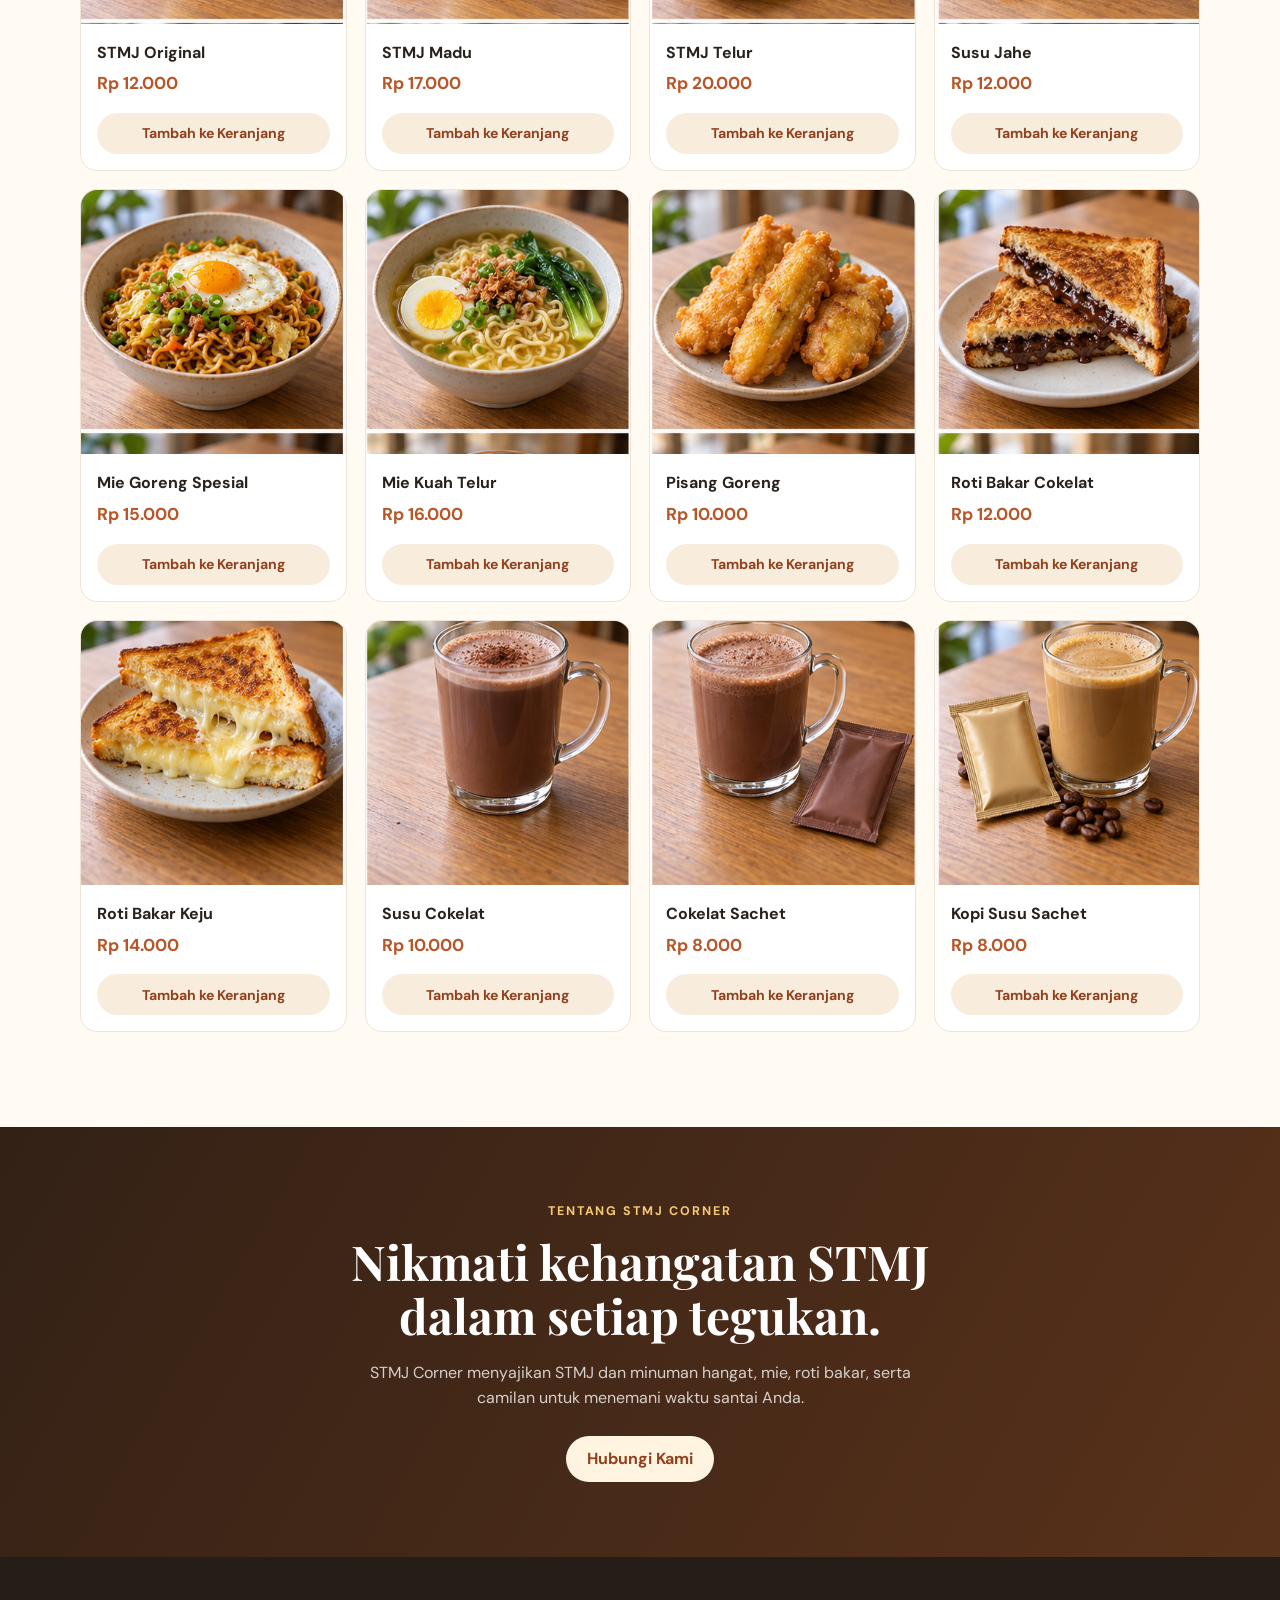
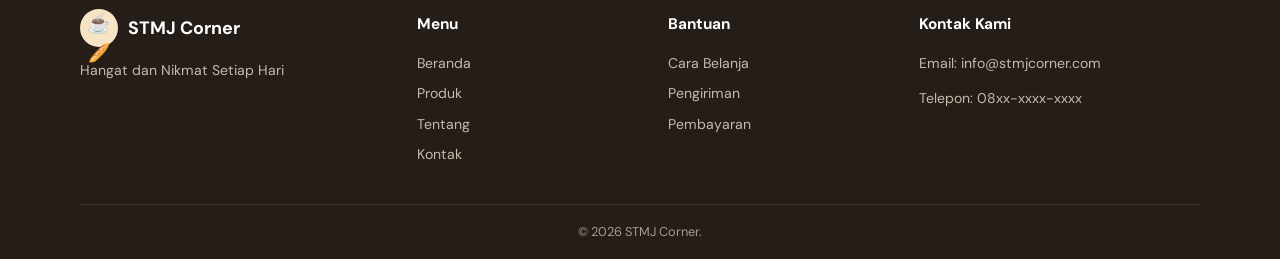
==== commit f2be96d7: "new" ====
--- a/index.html
+++ b/index.html
@@ -92,11 +92,7 @@
                 </div>
 
                 <div class="hero-image">
-                    <img
-                        src="images/stmj-original.svg"
-                        alt="Segelas STMJ hangat"
-                        fetchpriority="high"
-                    >
+                    <div class="menu-photo hero-photo" data-photo="stmj-original" role="img" aria-label="Segelas STMJ hangat"></div>
                 </div>
 
             </div>
@@ -154,23 +150,23 @@
 
             <div class="category-grid">
                 <a href="#produk" class="category-card" data-category="stmj" aria-pressed="false">
-                    <img src="images/stmj-original.svg" alt="Segelas STMJ hangat" loading="lazy">
+                    <div class="menu-photo" data-photo="stmj-original" role="img" aria-label="Segelas STMJ hangat"></div>
                     <h3>STMJ &amp; Susu</h3>
                 </a>
                 <a href="#produk" class="category-card" data-category="mie" aria-pressed="false">
-                    <img src="images/mie-goreng.svg" alt="Semangkuk mie goreng" loading="lazy">
+                    <div class="menu-photo" data-photo="mie-goreng" role="img" aria-label="Semangkuk mie goreng"></div>
                     <h3>Mie</h3>
                 </a>
                 <a href="#produk" class="category-card" data-category="roti" aria-pressed="false">
-                    <img src="images/roti-cokelat.svg" alt="Roti bakar cokelat" loading="lazy">
+                    <div class="menu-photo" data-photo="roti-cokelat" role="img" aria-label="Roti bakar cokelat"></div>
                     <h3>Roti Bakar</h3>
                 </a>
                 <a href="#produk" class="category-card" data-category="snack" aria-pressed="false">
-                    <img src="images/pisang-goreng.svg" alt="Pisang goreng" loading="lazy">
+                    <div class="menu-photo" data-photo="pisang-goreng" role="img" aria-label="Pisang goreng"></div>
                     <h3>Snack</h3>
                 </a>
                 <a href="#produk" class="category-card" data-category="sachet" aria-pressed="false">
-                    <img src="images/kopi-sachet.svg" alt="Kopi susu sachet hangat" loading="lazy">
+                    <div class="menu-photo" data-photo="kopi-sachet" role="img" aria-label="Kopi susu sachet hangat"></div>
                     <h3>Minuman Sachet</h3>
                 </a>
             </div>
@@ -192,11 +188,7 @@
             <div class="product-grid" id="product-grid">
 
                 <article class="product-card" data-product="stmj-original" data-category="stmj">
-                    <img
-                        src="images/stmj-original.svg"
-                        alt="STMJ Original"
-                        loading="lazy"
-                    >
+                    <div class="menu-photo" data-photo="stmj-original" role="img" aria-label="STMJ Original"></div>
 
                     <div class="product-info">
                         <h3>STMJ Original</h3>
@@ -208,11 +200,7 @@
                 </article>
 
                 <article class="product-card" data-product="stmj-madu" data-category="stmj">
-                    <img
-                        src="images/stmj-madu.svg"
-                        alt="STMJ Madu"
-                        loading="lazy"
-                    >
+                    <div class="menu-photo" data-photo="stmj-madu" role="img" aria-label="STMJ Madu"></div>
 
                     <div class="product-info">
                         <h3>STMJ Madu</h3>
@@ -224,11 +212,7 @@
                 </article>
 
                 <article class="product-card" data-product="stmj-telur" data-category="stmj">
-                    <img
-                        src="images/stmj-telur.svg"
-                        alt="STMJ Telur"
-                        loading="lazy"
-                    >
+                    <div class="menu-photo" data-photo="stmj-telur" role="img" aria-label="STMJ Telur"></div>
 
                     <div class="product-info">
                         <h3>STMJ Telur</h3>
@@ -240,11 +224,7 @@
                 </article>
 
                 <article class="product-card" data-product="susu-jahe" data-category="stmj">
-                    <img
-                        src="images/susu-jahe.svg"
-                        alt="Susu Jahe"
-                        loading="lazy"
-                    >
+                    <div class="menu-photo" data-photo="susu-jahe" role="img" aria-label="Susu Jahe"></div>
 
                     <div class="product-info">
                         <h3>Susu Jahe</h3>
@@ -256,7 +236,7 @@
                 </article>
 
                 <article class="product-card" data-product="mie-goreng" data-category="mie">
-                    <img src="images/mie-goreng.svg" alt="Semangkuk mie goreng spesial" loading="lazy">
+                    <div class="menu-photo" data-photo="mie-goreng" role="img" aria-label="Semangkuk mie goreng spesial"></div>
                     <div class="product-info">
                         <h3>Mie Goreng Spesial</h3>
                         <p class="price">Rp 15.000</p>
@@ -265,7 +245,7 @@
                 </article>
 
                 <article class="product-card" data-product="mie-kuah" data-category="mie">
-                    <img src="images/mie-kuah.svg" alt="Semangkuk mie kuah telur" loading="lazy">
+                    <div class="menu-photo" data-photo="mie-kuah" role="img" aria-label="Semangkuk mie kuah telur"></div>
                     <div class="product-info">
                         <h3>Mie Kuah Telur</h3>
                         <p class="price">Rp 16.000</p>
@@ -274,7 +254,7 @@
                 </article>
 
                 <article class="product-card" data-product="pisang-goreng" data-category="snack">
-                    <img src="images/pisang-goreng.svg" alt="Pisang goreng hangat" loading="lazy">
+                    <div class="menu-photo" data-photo="pisang-goreng" role="img" aria-label="Pisang goreng hangat"></div>
                     <div class="product-info">
                         <h3>Pisang Goreng</h3>
                         <p class="price">Rp 10.000</p>
@@ -283,7 +263,7 @@
                 </article>
 
                 <article class="product-card" data-product="roti-cokelat" data-category="roti">
-                    <img src="images/roti-cokelat.svg" alt="Roti bakar cokelat" loading="lazy">
+                    <div class="menu-photo" data-photo="roti-cokelat" role="img" aria-label="Roti bakar cokelat"></div>
                     <div class="product-info">
                         <h3>Roti Bakar Cokelat</h3>
                         <p class="price">Rp 12.000</p>
@@ -292,7 +272,7 @@
                 </article>
 
                 <article class="product-card" data-product="roti-keju" data-category="roti">
-                    <img src="images/roti-keju.svg" alt="Roti bakar keju" loading="lazy">
+                    <div class="menu-photo" data-photo="roti-keju" role="img" aria-label="Roti bakar keju"></div>
                     <div class="product-info">
                         <h3>Roti Bakar Keju</h3>
                         <p class="price">Rp 14.000</p>
@@ -301,7 +281,7 @@
                 </article>
 
                 <article class="product-card" data-product="susu-cokelat" data-category="stmj">
-                    <img src="images/susu-cokelat.svg" alt="Segelas susu cokelat hangat" loading="lazy">
+                    <div class="menu-photo" data-photo="susu-cokelat" role="img" aria-label="Segelas susu cokelat hangat"></div>
                     <div class="product-info">
                         <h3>Susu Cokelat</h3>
                         <p class="price">Rp 10.000</p>
@@ -310,7 +290,7 @@
                 </article>
 
                 <article class="product-card" data-product="cokelat-sachet" data-category="sachet">
-                    <img src="images/cokelat-sachet.svg" alt="Minuman cokelat sachet hangat" loading="lazy">
+                    <div class="menu-photo" data-photo="cokelat-sachet" role="img" aria-label="Minuman cokelat sachet hangat"></div>
                     <div class="product-info">
                         <h3>Cokelat Sachet</h3>
                         <p class="price">Rp 8.000</p>
@@ -319,7 +299,7 @@
                 </article>
 
                 <article class="product-card" data-product="kopi-sachet" data-category="sachet">
-                    <img src="images/kopi-sachet.svg" alt="Segelas kopi susu sachet" loading="lazy">
+                    <div class="menu-photo" data-photo="kopi-sachet" role="img" aria-label="Segelas kopi susu sachet"></div>
                     <div class="product-info">
                         <h3>Kopi Susu Sachet</h3>
                         <p class="price">Rp 8.000</p>
--- a/style.css
+++ b/style.css
@@ -269,12 +269,31 @@
   place-items: center;
 }
 
-.hero-image img {
+.hero-image .hero-photo {
   width: min(100%, 440px);
-  max-height: 410px;
-  object-fit: contain;
+  aspect-ratio: 1;
+  border-radius: 50%;
   filter: drop-shadow(0 24px 25px rgba(82, 48, 19, 0.16));
 }
+
+.menu-photo {
+  background-image: url('images/menu-photo-sheet.png');
+  background-repeat: no-repeat;
+  background-size: 400% 300%;
+}
+
+.menu-photo[data-photo='stmj-original'] { background-position: 0 0; }
+.menu-photo[data-photo='stmj-madu'] { background-position: 33.333% 0; }
+.menu-photo[data-photo='stmj-telur'] { background-position: 66.667% 0; }
+.menu-photo[data-photo='susu-jahe'] { background-position: 100% 0; }
+.menu-photo[data-photo='mie-goreng'] { background-position: 0 50%; }
+.menu-photo[data-photo='mie-kuah'] { background-position: 33.333% 50%; }
+.menu-photo[data-photo='pisang-goreng'] { background-position: 66.667% 50%; }
+.menu-photo[data-photo='roti-cokelat'] { background-position: 100% 50%; }
+.menu-photo[data-photo='roti-keju'] { background-position: 0 100%; }
+.menu-photo[data-photo='susu-cokelat'] { background-position: 33.333% 100%; }
+.menu-photo[data-photo='cokelat-sachet'] { background-position: 66.667% 100%; }
+.menu-photo[data-photo='kopi-sachet'] { background-position: 100% 100%; }
 
 /* Store benefits */
 .features {
@@ -392,12 +411,11 @@
   box-shadow: var(--shadow);
 }
 
-.category-card img {
+.category-card .menu-photo {
   width: 100%;
-  height: 154px;
+  aspect-ratio: 1;
   border-radius: 11px;
-  background: #f8eddd;
-  object-fit: contain;
+  background-color: #f8eddd;
 }
 
 .category-card h3 {
@@ -438,12 +456,10 @@
   display: none;
 }
 
-.product-card > img {
+.product-card > .menu-photo {
   width: 100%;
-  height: 205px;
-  padding: 15px;
-  background: #f8eddd;
-  object-fit: contain;
+  aspect-ratio: 1;
+  background-color: #f8eddd;
 }
 
 .product-info {
@@ -489,15 +505,6 @@
   font-family: 'Playfair Display', Georgia, serif;
   font-size: 1.05rem;
   text-align: center;
-}
-
-.hero-image.image-unavailable {
-  min-height: 300px;
-  border-radius: 50%;
-}
-
-.hero-image.image-unavailable::after {
-  font-size: 1.5rem;
 }
 
 /* About and footer */
@@ -775,8 +782,8 @@
     order: 2;
   }
 
-  .hero-image img {
-    max-height: 270px;
+  .hero-image .hero-photo {
+    width: min(100%, 270px);
   }
 
   .features {
@@ -820,12 +827,12 @@
     padding: 9px;
   }
 
-  .category-card img {
-    height: 120px;
-  }
-
-  .product-card > img {
-    height: 155px;
+  .category-card .menu-photo {
+    aspect-ratio: 1;
+  }
+
+  .product-card > .menu-photo {
+    aspect-ratio: 1;
   }
 
   .product-info {
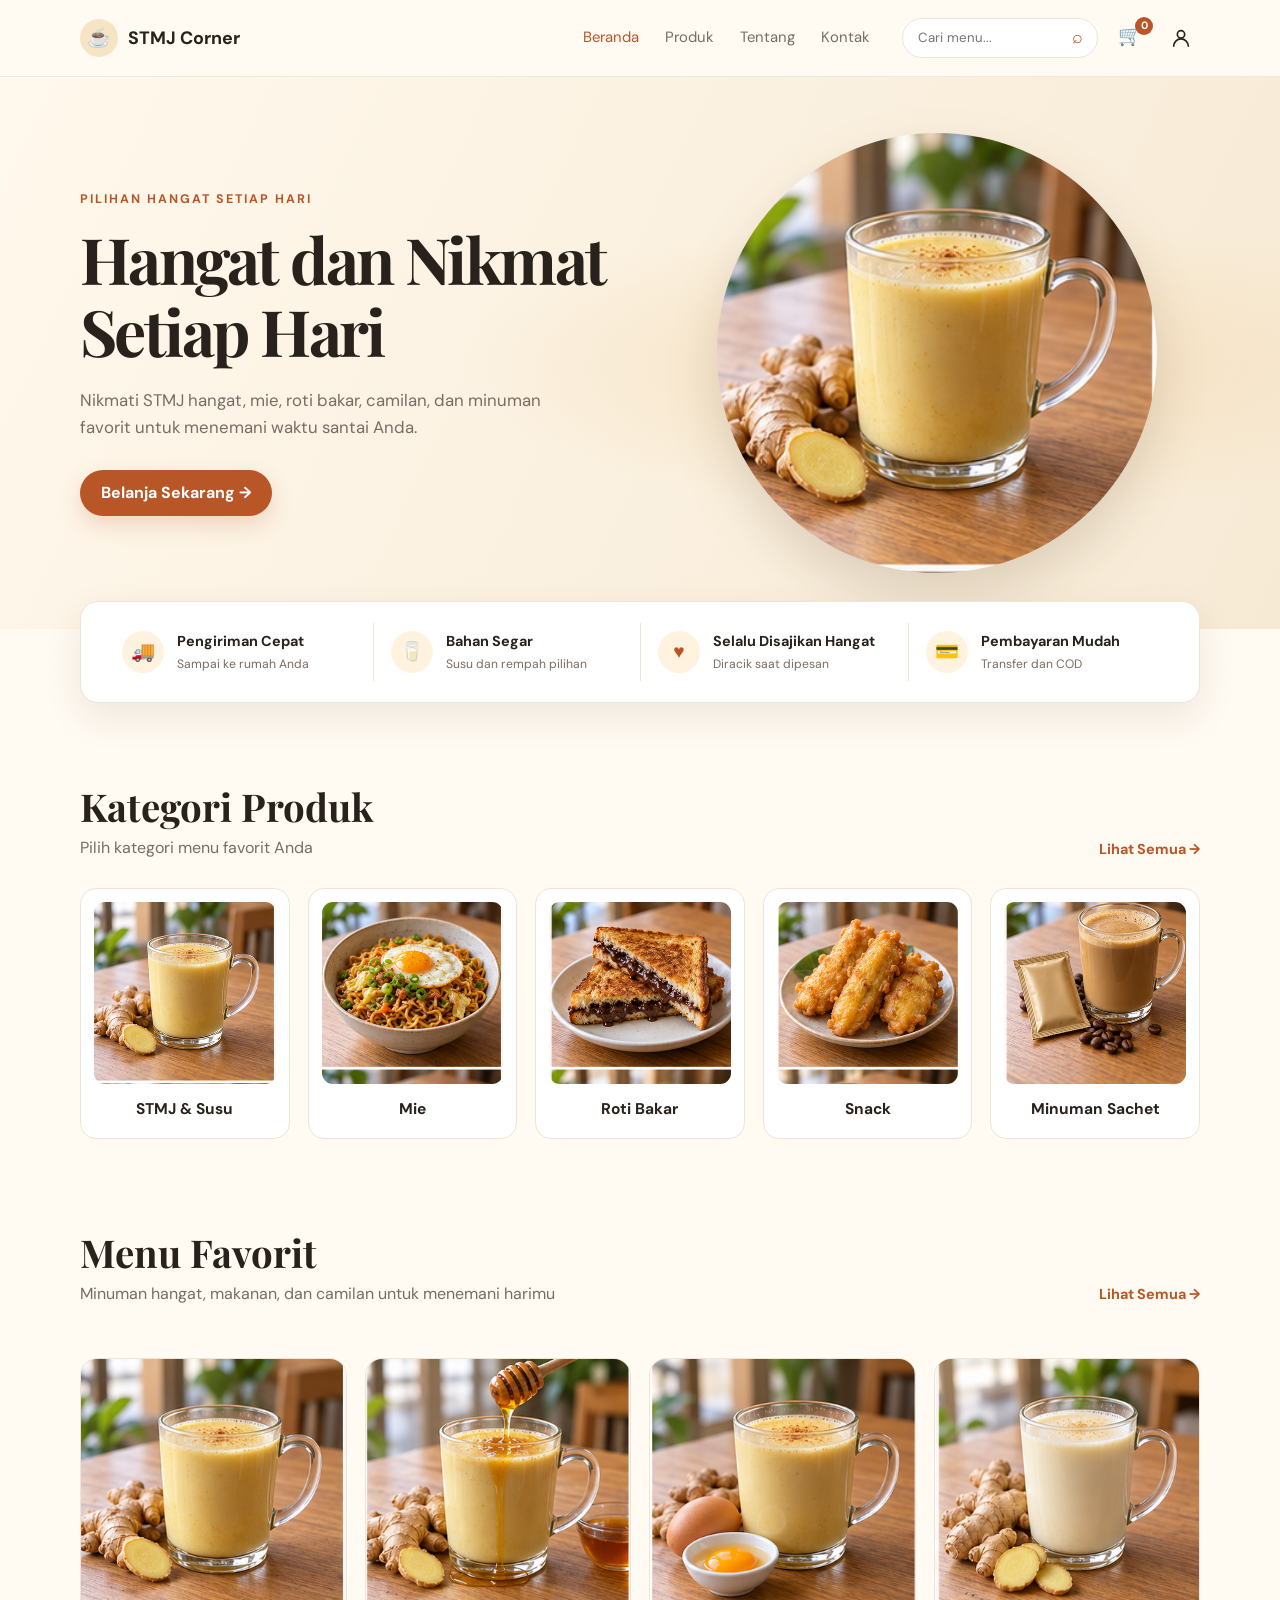
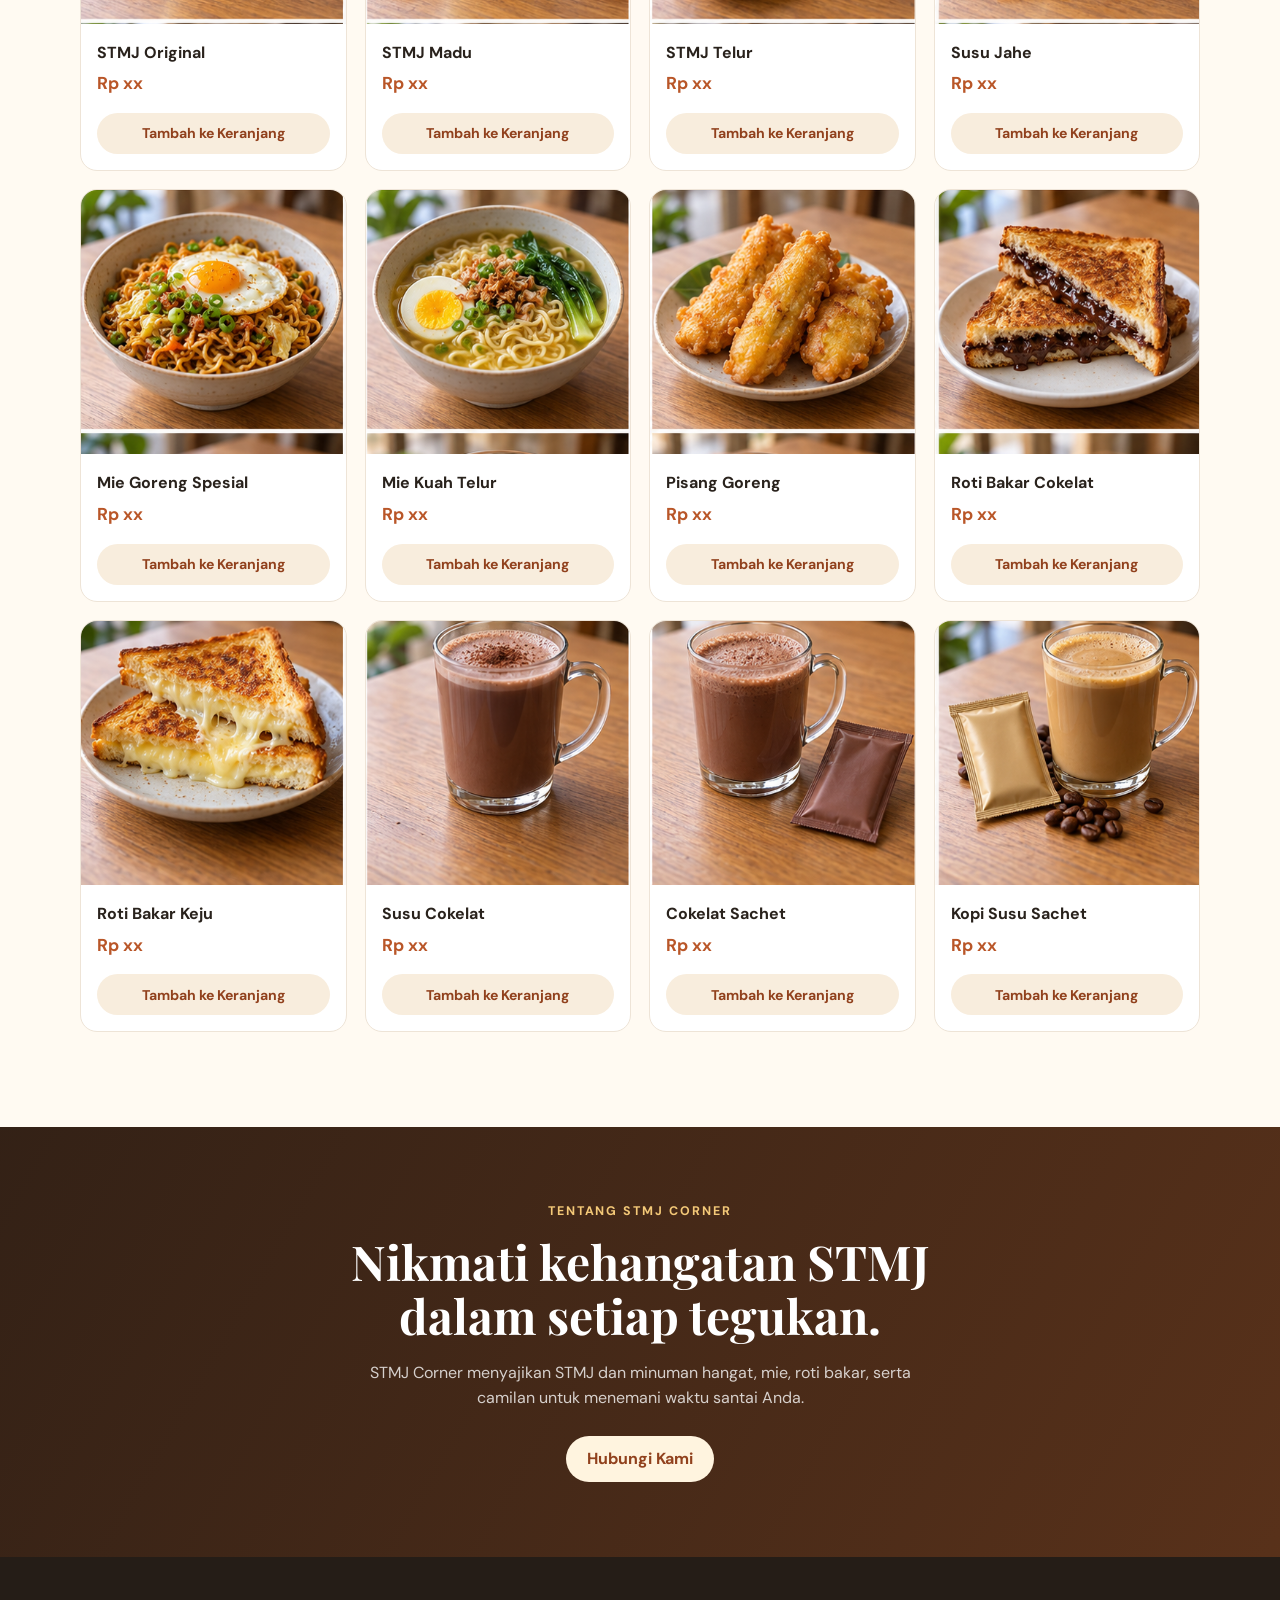
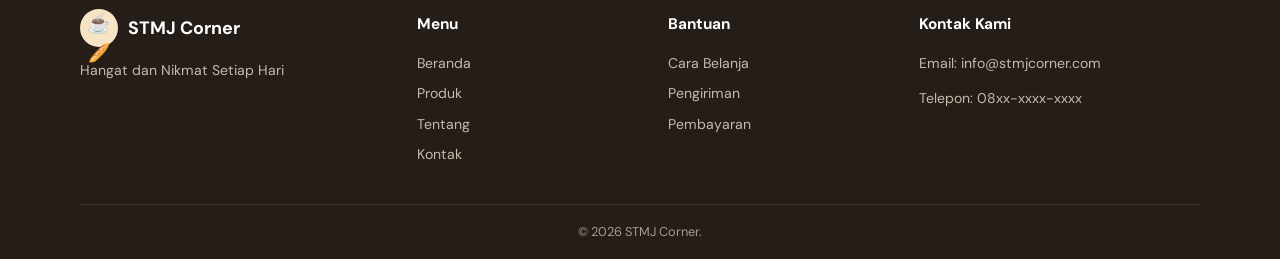
==== commit 512263aa: "edit harga" ====
--- a/index.html
+++ b/index.html
@@ -192,7 +192,7 @@
 
                     <div class="product-info">
                         <h3>STMJ Original</h3>
-                        <p class="price">Rp 12.000</p>
+                        <p class="price">Rp xx</p>
                         <button type="button" class="btn btn-product" data-add-to-cart data-name="STMJ Original">
                             🛒 Tambah
                         </button>
@@ -204,7 +204,7 @@
 
                     <div class="product-info">
                         <h3>STMJ Madu</h3>
-                        <p class="price">Rp 17.000</p>
+                        <p class="price">Rp xx</p>
                         <button type="button" class="btn btn-product" data-add-to-cart data-name="STMJ Madu">
                             🛒 Tambah
                         </button>
@@ -216,7 +216,7 @@
 
                     <div class="product-info">
                         <h3>STMJ Telur</h3>
-                        <p class="price">Rp 20.000</p>
+                        <p class="price">Rp xx</p>
                         <button type="button" class="btn btn-product" data-add-to-cart data-name="STMJ Telur">
                             🛒 Tambah
                         </button>
@@ -228,7 +228,7 @@
 
                     <div class="product-info">
                         <h3>Susu Jahe</h3>
-                        <p class="price">Rp 12.000</p>
+                        <p class="price">Rp xx</p>
                         <button type="button" class="btn btn-product" data-add-to-cart data-name="Susu Jahe">
                             🛒 Tambah
                         </button>
@@ -239,7 +239,7 @@
                     <div class="menu-photo" data-photo="mie-goreng" role="img" aria-label="Semangkuk mie goreng spesial"></div>
                     <div class="product-info">
                         <h3>Mie Goreng Spesial</h3>
-                        <p class="price">Rp 15.000</p>
+                        <p class="price">Rp xx</p>
                         <button type="button" class="btn btn-product" data-add-to-cart data-name="Mie Goreng Spesial">Tambah ke Keranjang</button>
                     </div>
                 </article>
@@ -248,7 +248,7 @@
                     <div class="menu-photo" data-photo="mie-kuah" role="img" aria-label="Semangkuk mie kuah telur"></div>
                     <div class="product-info">
                         <h3>Mie Kuah Telur</h3>
-                        <p class="price">Rp 16.000</p>
+                        <p class="price">Rp xx</p>
                         <button type="button" class="btn btn-product" data-add-to-cart data-name="Mie Kuah Telur">Tambah ke Keranjang</button>
                     </div>
                 </article>
@@ -257,7 +257,7 @@
                     <div class="menu-photo" data-photo="pisang-goreng" role="img" aria-label="Pisang goreng hangat"></div>
                     <div class="product-info">
                         <h3>Pisang Goreng</h3>
-                        <p class="price">Rp 10.000</p>
+                        <p class="price">Rp xx</p>
                         <button type="button" class="btn btn-product" data-add-to-cart data-name="Pisang Goreng">Tambah ke Keranjang</button>
                     </div>
                 </article>
@@ -266,7 +266,7 @@
                     <div class="menu-photo" data-photo="roti-cokelat" role="img" aria-label="Roti bakar cokelat"></div>
                     <div class="product-info">
                         <h3>Roti Bakar Cokelat</h3>
-                        <p class="price">Rp 12.000</p>
+                        <p class="price">Rp xx</p>
                         <button type="button" class="btn btn-product" data-add-to-cart data-name="Roti Bakar Cokelat">Tambah ke Keranjang</button>
                     </div>
                 </article>
@@ -275,7 +275,7 @@
                     <div class="menu-photo" data-photo="roti-keju" role="img" aria-label="Roti bakar keju"></div>
                     <div class="product-info">
                         <h3>Roti Bakar Keju</h3>
-                        <p class="price">Rp 14.000</p>
+                        <p class="price">Rp xx</p>
                         <button type="button" class="btn btn-product" data-add-to-cart data-name="Roti Bakar Keju">Tambah ke Keranjang</button>
                     </div>
                 </article>
@@ -284,7 +284,7 @@
                     <div class="menu-photo" data-photo="susu-cokelat" role="img" aria-label="Segelas susu cokelat hangat"></div>
                     <div class="product-info">
                         <h3>Susu Cokelat</h3>
-                        <p class="price">Rp 10.000</p>
+                        <p class="price">Rp xx</p>
                         <button type="button" class="btn btn-product" data-add-to-cart data-name="Susu Cokelat">Tambah ke Keranjang</button>
                     </div>
                 </article>
@@ -293,7 +293,7 @@
                     <div class="menu-photo" data-photo="cokelat-sachet" role="img" aria-label="Minuman cokelat sachet hangat"></div>
                     <div class="product-info">
                         <h3>Cokelat Sachet</h3>
-                        <p class="price">Rp 8.000</p>
+                        <p class="price">Rp xx</p>
                         <button type="button" class="btn btn-product" data-add-to-cart data-name="Cokelat Sachet">Tambah ke Keranjang</button>
                     </div>
                 </article>
@@ -302,7 +302,7 @@
                     <div class="menu-photo" data-photo="kopi-sachet" role="img" aria-label="Segelas kopi susu sachet"></div>
                     <div class="product-info">
                         <h3>Kopi Susu Sachet</h3>
-                        <p class="price">Rp 8.000</p>
+                        <p class="price">Rp xx</p>
                         <button type="button" class="btn btn-product" data-add-to-cart data-name="Kopi Susu Sachet">Tambah ke Keranjang</button>
                     </div>
                 </article>
